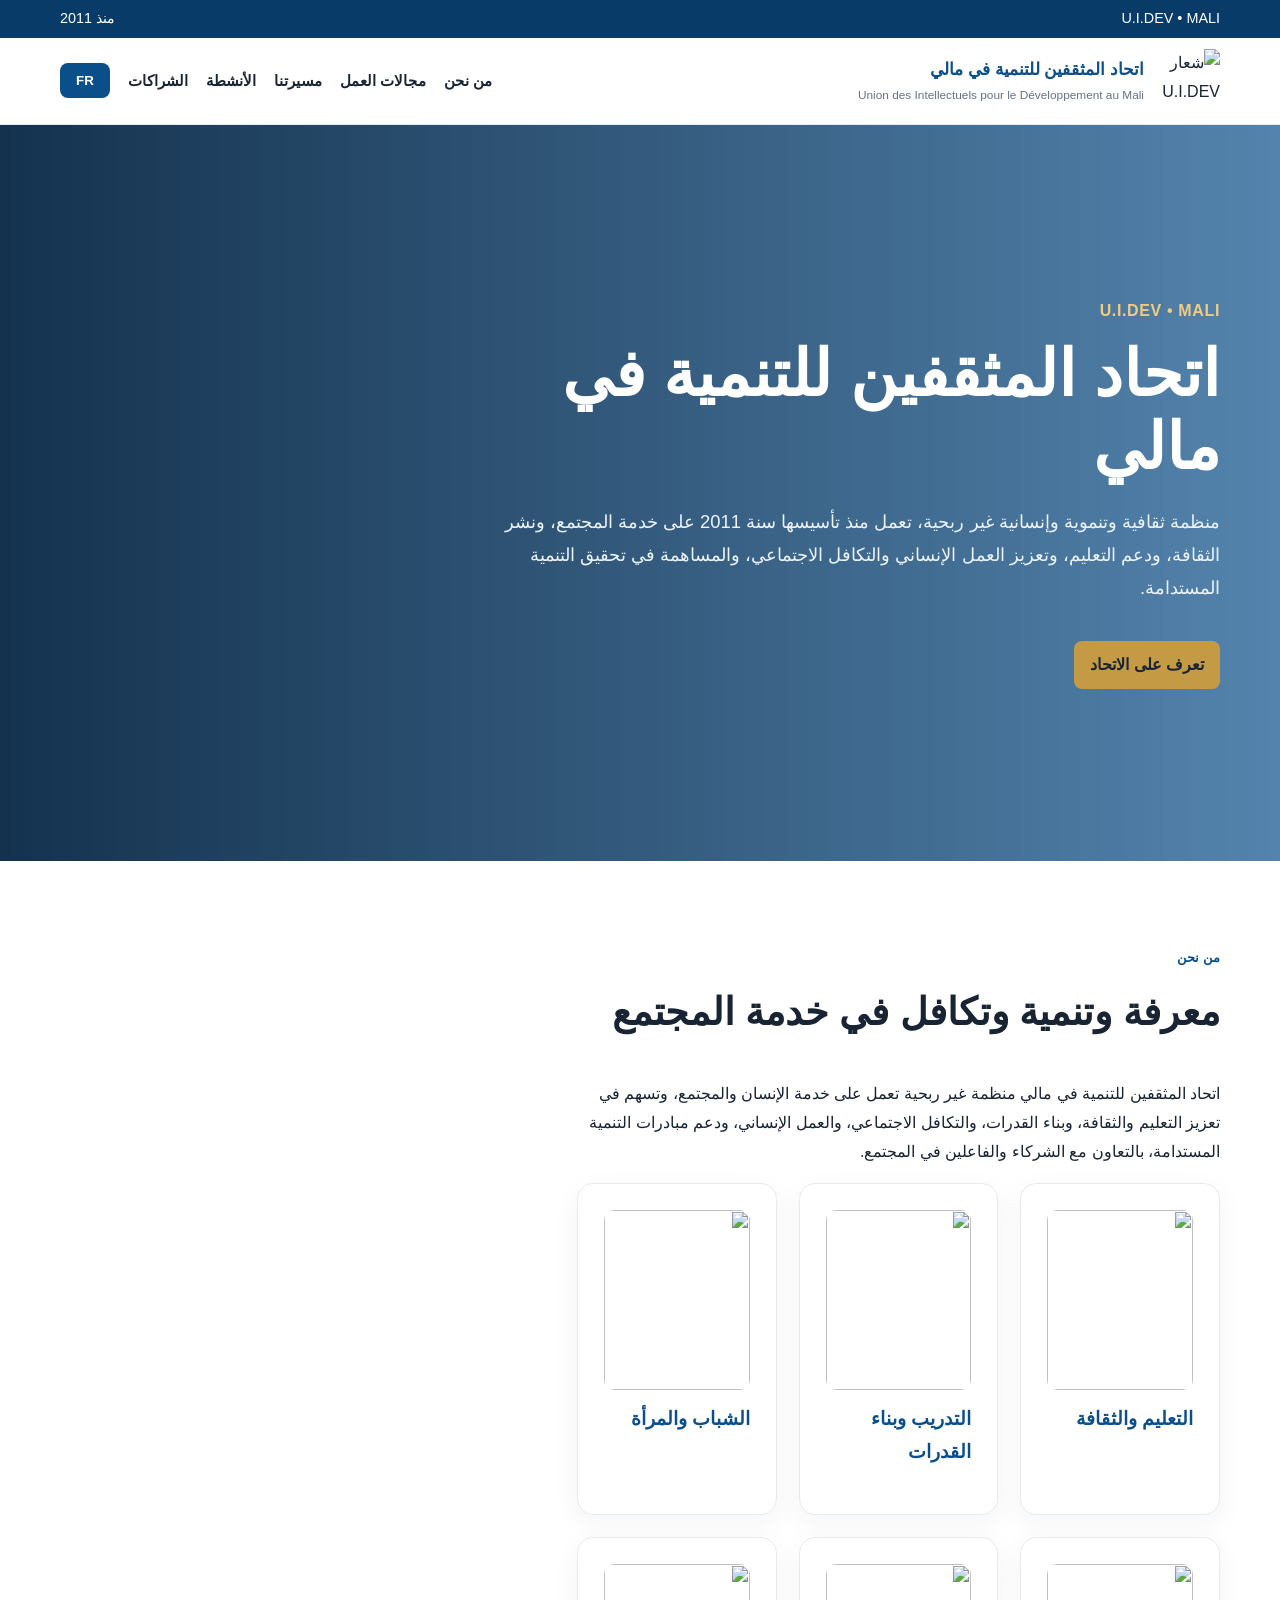
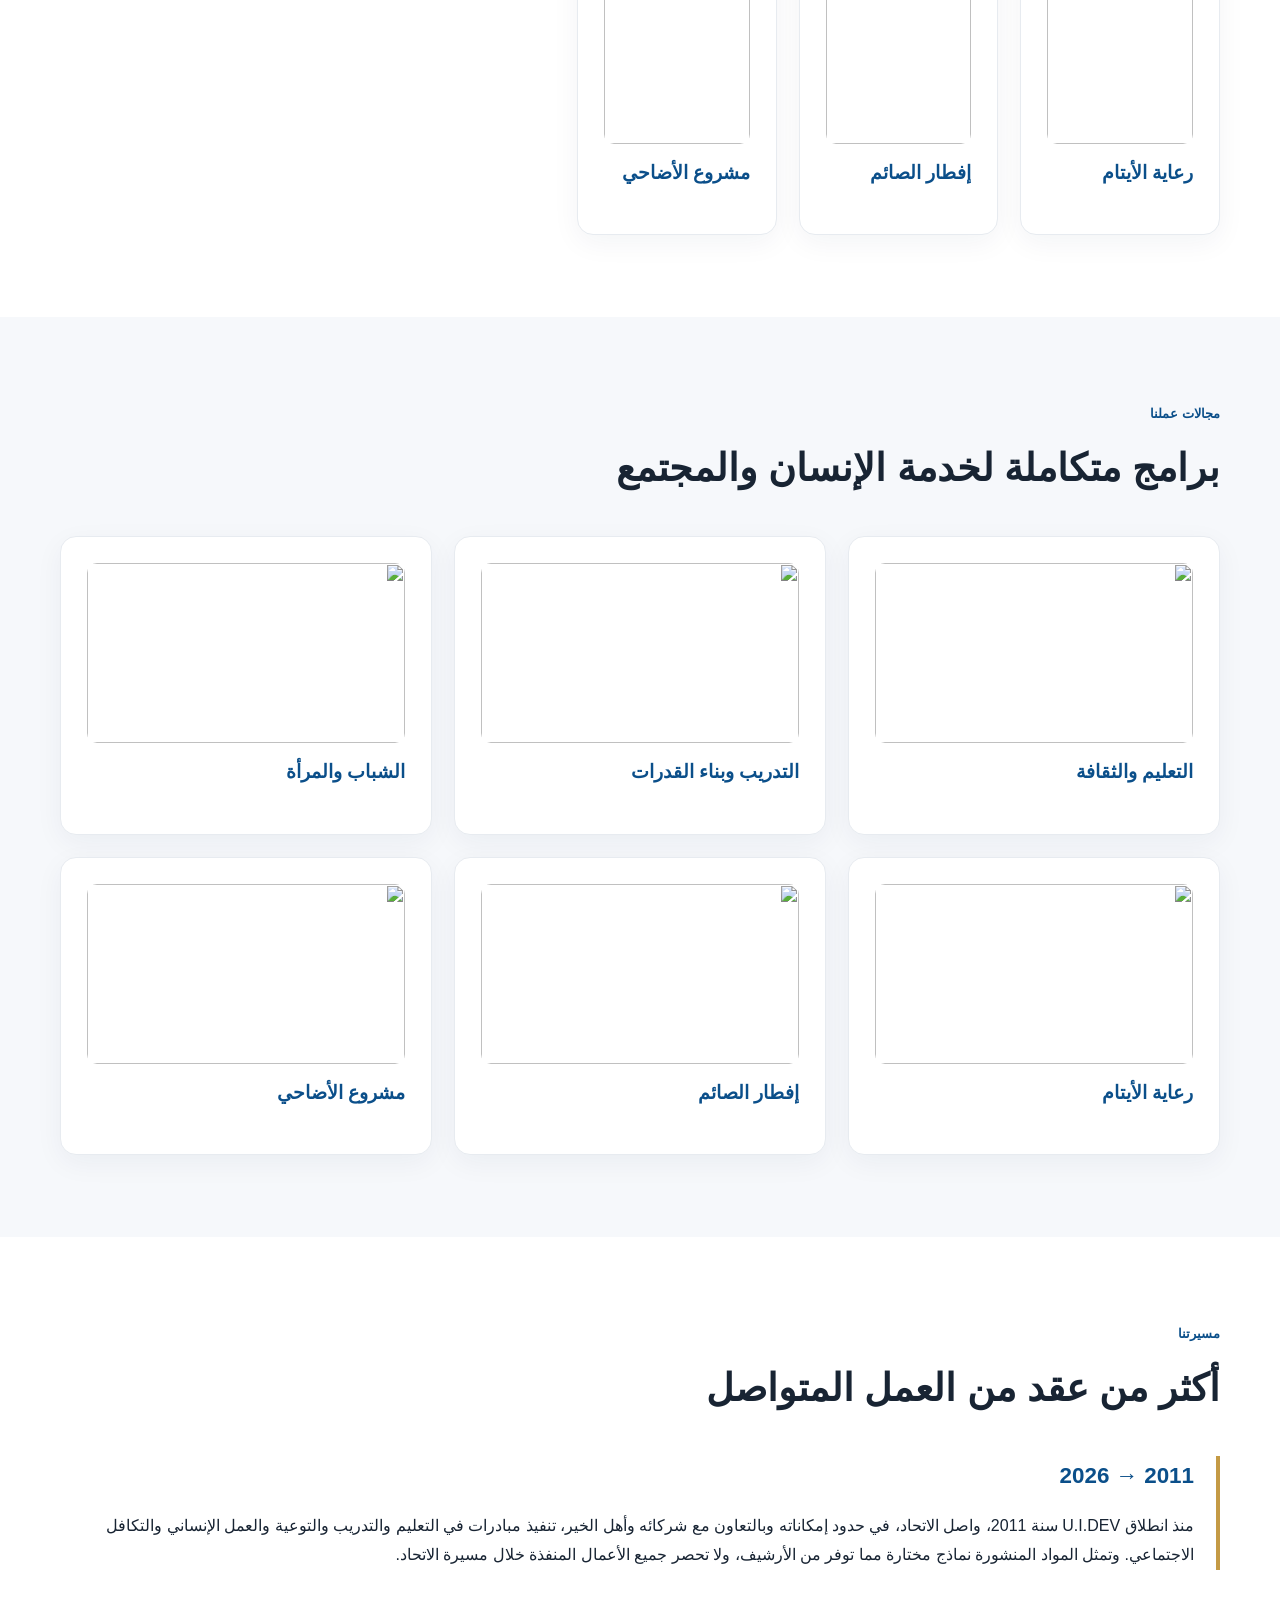
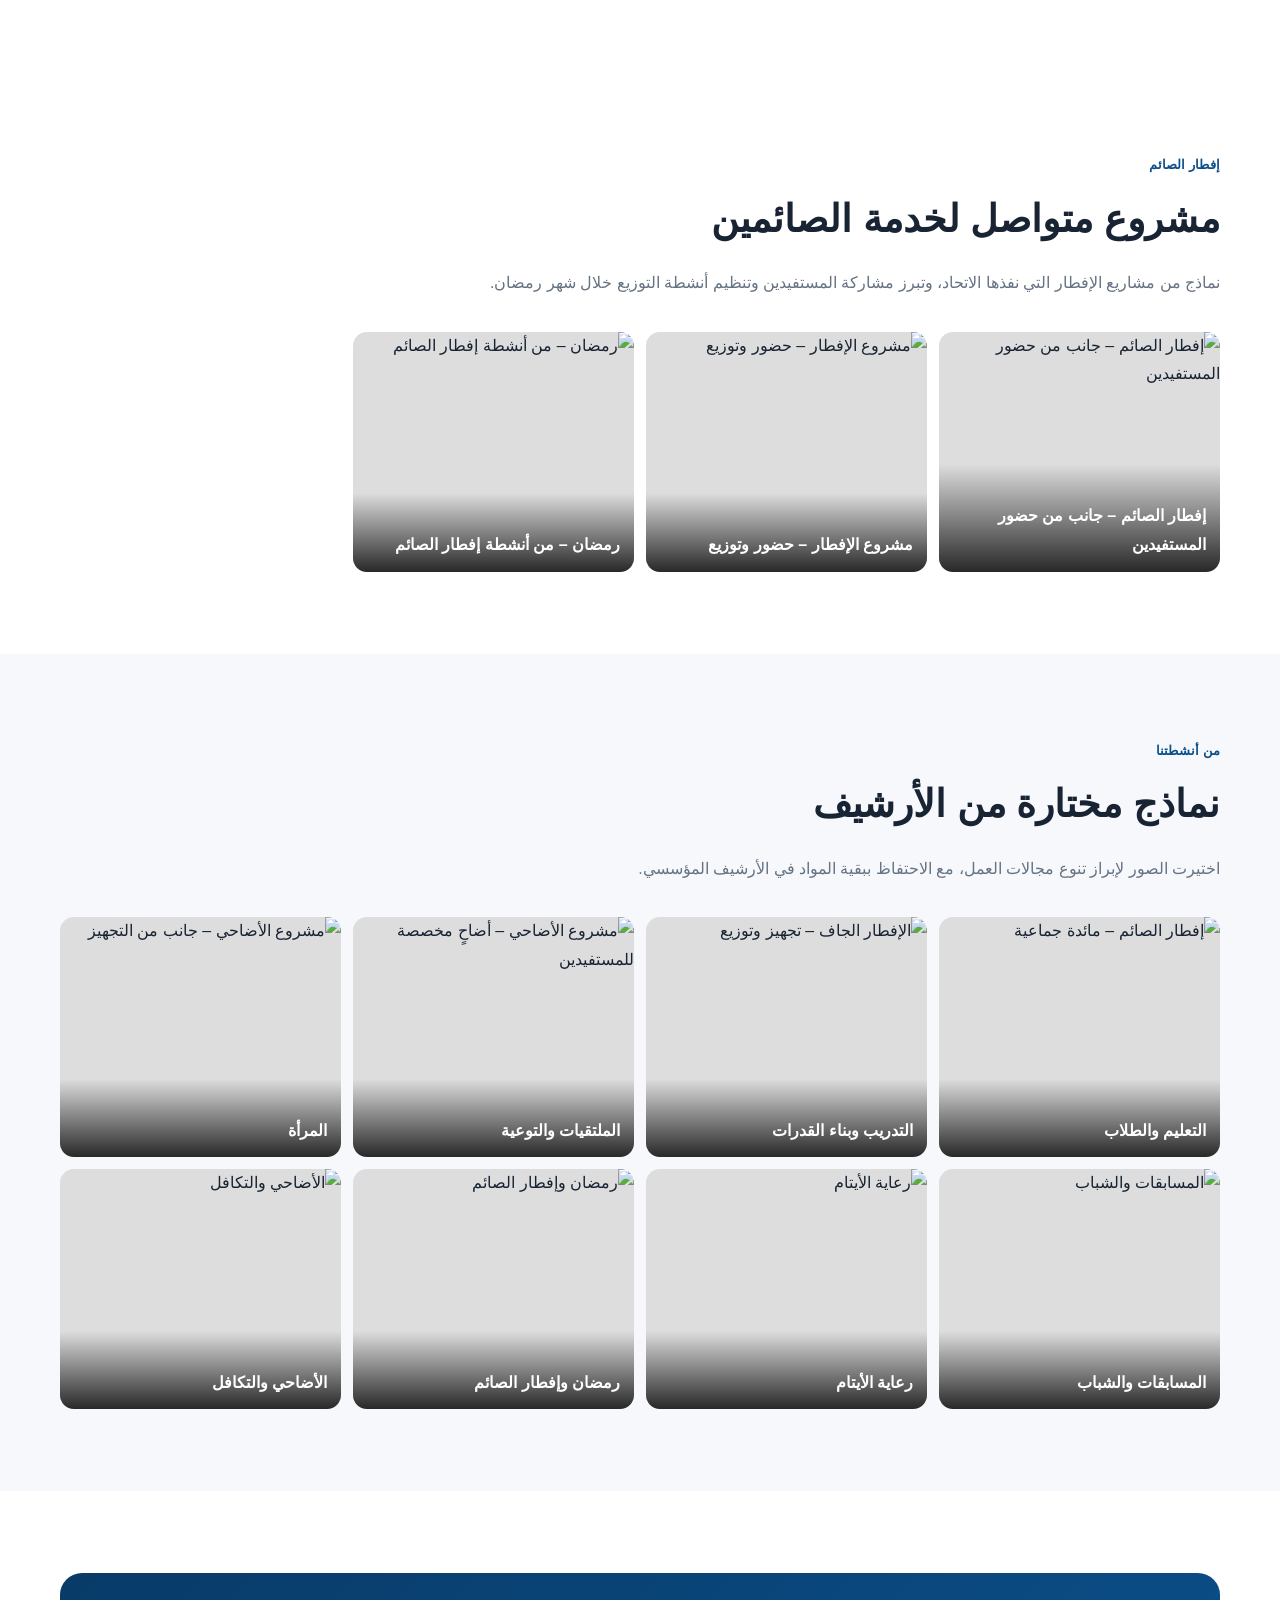
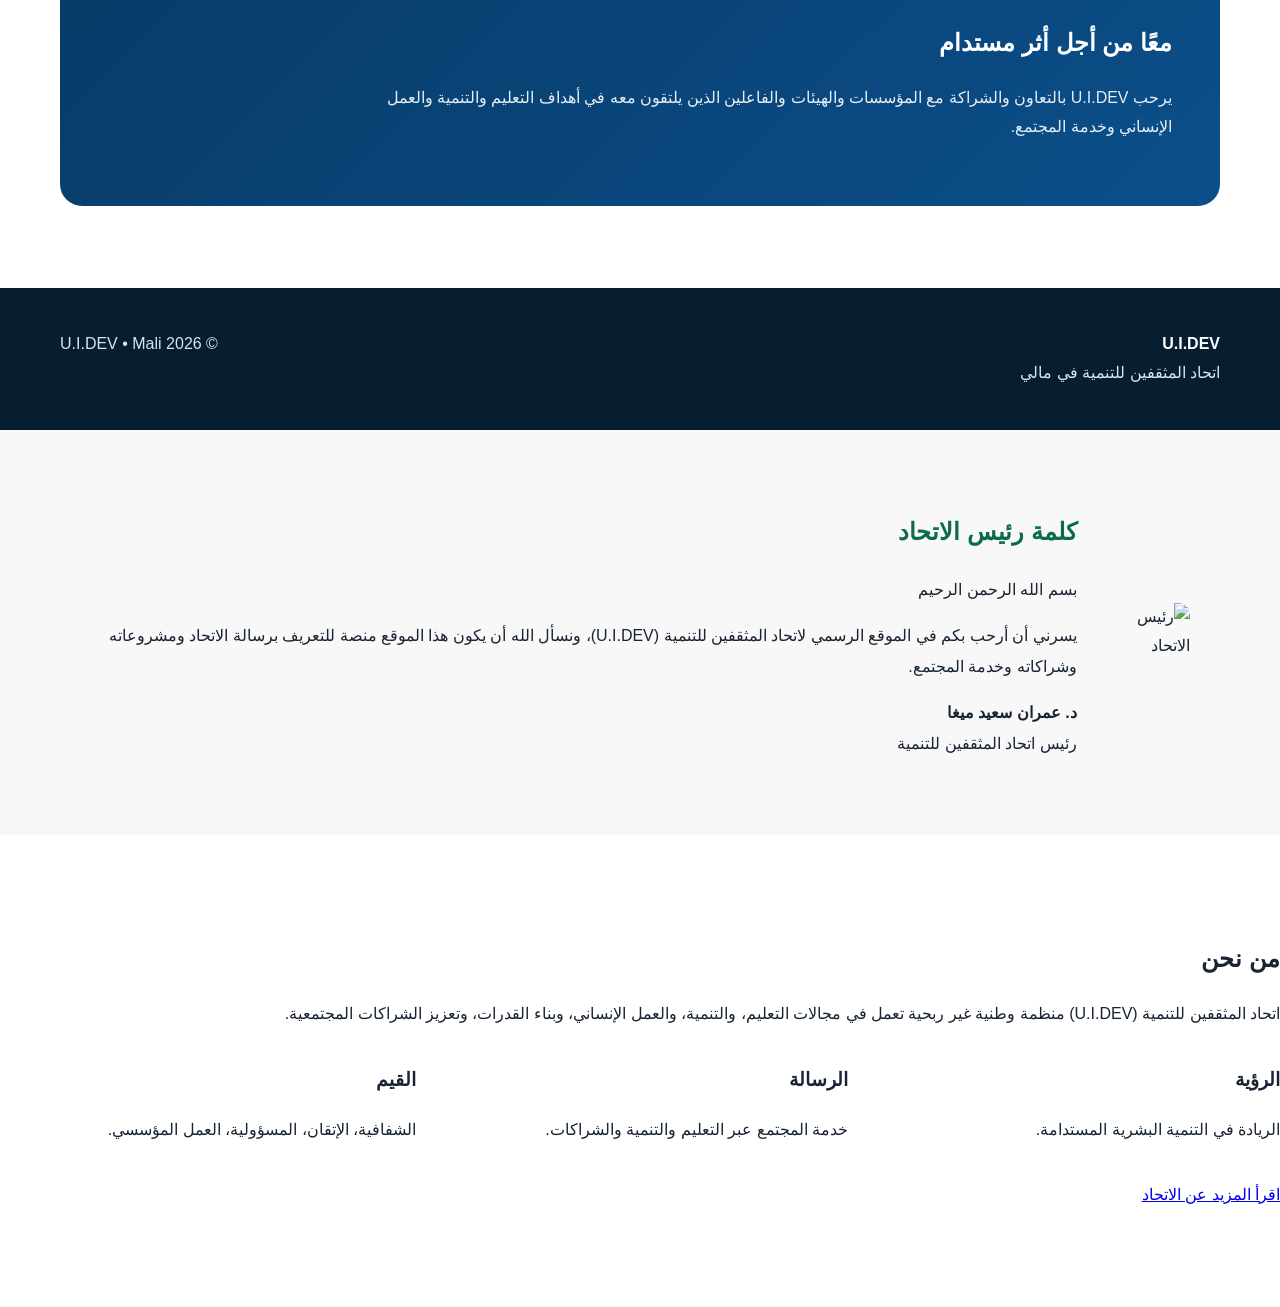
==== index.html @ 25cac3b9 "Update index.html" ====
<!doctype html>
<html lang="ar" dir="rtl"><head><meta charset="utf-8"><meta name="viewport" content="width=device-width,initial-scale=1">
<title>اتحاد المثقفين للتنمية في مالي | U.I.DEV</title>
<meta name="description" content="الموقع الرسمي لاتحاد المثقفين للتنمية في مالي U.I.DEV — التعليم والثقافة والتنمية والعمل الإنساني منذ 2011.">
<link rel="stylesheet" href="style.css"><!-- Updated activity imagery: iftar & Eid al-Adha -->
</head><body>
<div class="top"><div class="wrap"><span>U.I.DEV • MALI</span><span data-ar="منذ 2011" data-fr="Depuis 2011">منذ 2011</span></div></div>
<header><div class="wrap nav"><div class="brand"><img src="assets/images/logo.png" alt="شعار U.I.DEV"><div><strong data-ar="اتحاد المثقفين للتنمية في مالي" data-fr="Union des Intellectuels pour le Développement au Mali">اتحاد المثقفين للتنمية في مالي</strong><span>Union des Intellectuels pour le Développement au Mali</span></div></div>
<nav><a href="#about" data-ar="من نحن" data-fr="À propos">من نحن</a><a href="#fields" data-ar="مجالات العمل" data-fr="Domaines">مجالات العمل</a><a href="#journey" data-ar="مسيرتنا" data-fr="Parcours">مسيرتنا</a><a href="#gallery" data-ar="الأنشطة" data-fr="Activités">الأنشطة</a><a href="#partners" data-ar="الشراكات" data-fr="Partenariats">الشراكات</a><button class="lang" id="lang">FR</button></nav></div></header>

<section class="hero"><div class="wrap"><div class="content"><div class="eyebrow">U.I.DEV • MALI</div>
<h1 data-ar="اتحاد المثقفين للتنمية في مالي" data-fr="Union des Intellectuels pour le Développement au Mali">اتحاد المثقفين للتنمية في مالي</h1>
<p data-ar="منظمة ثقافية وتنموية وإنسانية غير ربحية، تعمل منذ تأسيسها سنة 2011 على خدمة المجتمع، ونشر الثقافة، ودعم التعليم، وتعزيز العمل الإنساني والتكافل الاجتماعي، والمساهمة في تحقيق التنمية المستدامة." data-fr="Organisation culturelle, de développement et humanitaire à but non lucratif, engagée depuis sa création en 2011 dans la promotion de la culture, l’éducation, l’action humanitaire, la solidarité sociale et le développement durable.">منظمة ثقافية وتنموية وإنسانية غير ربحية، تعمل منذ تأسيسها سنة 2011 على خدمة المجتمع، ونشر الثقافة، ودعم التعليم، وتعزيز العمل الإنساني والتكافل الاجتماعي، والمساهمة في تحقيق التنمية المستدامة.</p>
<a class="btn" href="#about" data-ar="تعرف على الاتحاد" data-fr="Découvrir l’Union">تعرف على الاتحاد</a></div></div></section>

<section id="about"><div class="wrap about"><div><div class="section-head"><small data-ar="من نحن" data-fr="À propos">من نحن</small><h2 data-ar="معرفة وتنمية وتكافل في خدمة المجتمع" data-fr="Savoir, développement et solidarité au service de la communauté">معرفة وتنمية وتكافل في خدمة المجتمع</h2></div>
<p data-ar="اتحاد المثقفين للتنمية في مالي منظمة غير ربحية تعمل على خدمة الإنسان والمجتمع، وتسهم في تعزيز التعليم والثقافة، وبناء القدرات، والتكافل الاجتماعي، والعمل الإنساني، ودعم مبادرات التنمية المستدامة، بالتعاون مع الشركاء والفاعلين في المجتمع." data-fr="L’Union des Intellectuels pour le Développement au Mali est une organisation à but non lucratif qui agit au service des personnes et des communautés à travers l’éducation, la culture, le renforcement des capacités, la solidarité sociale, l’action humanitaire et les initiatives de développement durable.">اتحاد المثقفين للتنمية في مالي منظمة غير ربحية تعمل على خدمة الإنسان والمجتمع، وتسهم في تعزيز التعليم والثقافة، وبناء القدرات، والتكافل الاجتماعي، والعمل الإنساني، ودعم مبادرات التنمية المستدامة، بالتعاون مع الشركاء والفاعلين في المجتمع.</p>
<div class="grid">
<div class="card"><img src="assets/gallery_education.jpg" alt=""><h3 data-ar="التعليم والثقافة" data-fr="Éducation et culture">التعليم والثقافة</h3></div>
<div class="card"><img src="assets/gallery_training.jpg" alt=""><h3 data-ar="التدريب وبناء القدرات" data-fr="Formation et renforcement des capacités">التدريب وبناء القدرات</h3></div>
<div class="card"><img src="assets/gallery_women.jpg" alt=""><h3 data-ar="الشباب والمرأة" data-fr="Jeunesse et femmes">الشباب والمرأة</h3></div>
<div class="card"><img src="assets/gallery_orphans.jpg" alt=""><h3 data-ar="رعاية الأيتام" data-fr="Orphelins">رعاية الأيتام</h3></div>
<div class="card"><img src="assets/gallery_iftar.jpg" alt=""><h3 data-ar="إفطار الصائم" data-fr="Iftar">إفطار الصائم</h3></div>
<div class="card"><img src="assets/gallery_adha.jpg" alt=""><h3 data-ar="مشروع الأضاحي" data-fr="Aïd al-Adha">مشروع الأضاحي</h3></div>
</div></div></section>

<section id="fields" class="soft"><div class="wrap"><div class="section-head"><small data-ar="مجالات عملنا" data-fr="Nos domaines d’intervention">مجالات عملنا</small><h2 data-ar="برامج متكاملة لخدمة الإنسان والمجتمع" data-fr="Des programmes intégrés au service des communautés">برامج متكاملة لخدمة الإنسان والمجتمع</h2></div>
<div class="grid">
<div class="card"><img src="assets/gallery_education.jpg" alt=""><h3 data-ar="التعليم والثقافة" data-fr="Éducation et culture">التعليم والثقافة</h3></div>
<div class="card"><img src="assets/gallery_training.jpg" alt=""><h3 data-ar="التدريب وبناء القدرات" data-fr="Formation et renforcement des capacités">التدريب وبناء القدرات</h3></div>
<div class="card"><img src="assets/gallery_women.jpg" alt=""><h3 data-ar="الشباب والمرأة" data-fr="Jeunesse et femmes">الشباب والمرأة</h3></div>
<div class="card"><img src="assets/gallery_orphans.jpg" alt=""><h3 data-ar="رعاية الأيتام" data-fr="Orphelins">رعاية الأيتام</h3></div>
<div class="card"><img src="assets/gallery_iftar.jpg" alt=""><h3 data-ar="إفطار الصائم" data-fr="Iftar">إفطار الصائم</h3></div>
<div class="card"><img src="assets/gallery_adha.jpg" alt=""><h3 data-ar="مشروع الأضاحي" data-fr="Aïd al-Adha">مشروع الأضاحي</h3></div>
</div></div></section>

<section id="journey"><div class="wrap"><div class="section-head"><small data-ar="مسيرتنا" data-fr="Notre parcours">مسيرتنا</small><h2 data-ar="أكثر من عقد من العمل المتواصل" data-fr="Plus d’une décennie d’engagement continu">أكثر من عقد من العمل المتواصل</h2></div>
<div class="timeline"><strong>2011 → 2026</strong><p data-ar="منذ انطلاق U.I.DEV سنة 2011، واصل الاتحاد، في حدود إمكاناته وبالتعاون مع شركائه وأهل الخير، تنفيذ مبادرات في التعليم والتدريب والتوعية والعمل الإنساني والتكافل الاجتماعي. وتمثل المواد المنشورة نماذج مختارة مما توفر من الأرشيف، ولا تحصر جميع الأعمال المنفذة خلال مسيرة الاتحاد." data-fr="Depuis son lancement en 2011, U.I.DEV poursuit, selon ses moyens et avec l’appui de ses partenaires et bienfaiteurs, des initiatives dans l’éducation, la formation, la sensibilisation, l’action humanitaire et la solidarité sociale. Les contenus publiés présentent une sélection des archives disponibles et ne constituent pas un inventaire exhaustif de toutes les actions réalisées.">منذ انطلاق U.I.DEV سنة 2011، واصل الاتحاد، في حدود إمكاناته وبالتعاون مع شركائه وأهل الخير، تنفيذ مبادرات في التعليم والتدريب والتوعية والعمل الإنساني والتكافل الاجتماعي. وتمثل المواد المنشورة نماذج مختارة مما توفر من الأرشيف، ولا تحصر جميع الأعمال المنفذة خلال مسيرة الاتحاد.</p></div></div></section>


<section id="iftar-feature">
<div class="wrap">
<div class="section-head">
<small data-ar="إفطار الصائم" data-fr="Iftar du Ramadan">إفطار الصائم</small>
<h2 data-ar="مشروع متواصل لخدمة الصائمين" data-fr="Un programme continu au service des jeûneurs">مشروع متواصل لخدمة الصائمين</h2>
<p data-ar="نماذج من مشاريع الإفطار التي نفذها الاتحاد، وتبرز مشاركة المستفيدين وتنظيم أنشطة التوزيع خلال شهر رمضان." data-fr="Quelques images des projets d’Iftar réalisés par l’Union, illustrant la participation des bénéficiaires et l’organisation des distributions pendant le Ramadan.">نماذج من مشاريع الإفطار التي نفذها الاتحاد، وتبرز مشاركة المستفيدين وتنظيم أنشطة التوزيع خلال شهر رمضان.</p>
</div>
<div class="gallery"><div class="photo"><img loading="lazy" src="assets/iftar_public_1.jpg" alt="إفطار الصائم – جانب من حضور المستفيدين"><span data-ar="إفطار الصائم – جانب من حضور المستفيدين" data-fr="Iftar – participation des bénéficiaires">إفطار الصائم – جانب من حضور المستفيدين</span></div><div class="photo"><img loading="lazy" src="assets/iftar_public_2.jpg" alt="مشروع الإفطار – حضور وتوزيع"><span data-ar="مشروع الإفطار – حضور وتوزيع" data-fr="Projet Iftar – participation et distribution">مشروع الإفطار – حضور وتوزيع</span></div><div class="photo"><img loading="lazy" src="assets/iftar_public_3.jpg" alt="رمضان – من أنشطة إفطار الصائم"><span data-ar="رمضان – من أنشطة إفطار الصائم" data-fr="Ramadan – activités d’Iftar">رمضان – من أنشطة إفطار الصائم</span></div></div>
</div>
</section>

<section id="gallery" class="soft"><div class="wrap"><div class="section-head"><small data-ar="من أنشطتنا" data-fr="Nos activités">من أنشطتنا</small><h2 data-ar="نماذج مختارة من الأرشيف" data-fr="Une sélection de nos archives">نماذج مختارة من الأرشيف</h2><p data-ar="اختيرت الصور لإبراز تنوع مجالات العمل، مع الاحتفاظ ببقية المواد في الأرشيف المؤسسي." data-fr="Les images sont sélectionnées pour illustrer la diversité de nos interventions, le reste étant conservé dans les archives institutionnelles.">اختيرت الصور لإبراز تنوع مجالات العمل، مع الاحتفاظ ببقية المواد في الأرشيف المؤسسي.</p></div>
<div class="gallery"><div class="photo"><img loading="lazy" src="assets/gallery_education.jpg" alt="إفطار الصائم – مائدة جماعية"><span data-ar="التعليم والطلاب" data-fr="Éducation et étudiants">التعليم والطلاب</span></div><div class="photo"><img loading="lazy" src="assets/gallery_training.jpg" alt="الإفطار الجاف – تجهيز وتوزيع"><span data-ar="التدريب وبناء القدرات" data-fr="Formation et capacités">التدريب وبناء القدرات</span></div><div class="photo"><img loading="lazy" src="assets/gallery_awareness.jpg" alt="مشروع الأضاحي – أضاحٍ مخصصة للمستفيدين"><span data-ar="الملتقيات والتوعية" data-fr="Rencontres et sensibilisation">الملتقيات والتوعية</span></div><div class="photo"><img loading="lazy" src="assets/gallery_women.jpg" alt="مشروع الأضاحي – جانب من التجهيز"><span data-ar="المرأة" data-fr="Femmes">المرأة</span></div><div class="photo"><img loading="lazy" src="assets/gallery_youth.jpg" alt="المسابقات والشباب"><span data-ar="المسابقات والشباب" data-fr="Jeunesse et concours">المسابقات والشباب</span></div><div class="photo"><img loading="lazy" src="assets/gallery_orphans.jpg" alt="رعاية الأيتام"><span data-ar="رعاية الأيتام" data-fr="Soutien aux orphelins">رعاية الأيتام</span></div><div class="photo"><img loading="lazy" src="assets/gallery_iftar.jpg" alt="رمضان وإفطار الصائم"><span data-ar="رمضان وإفطار الصائم" data-fr="Ramadan et solidarité">رمضان وإفطار الصائم</span></div><div class="photo"><img loading="lazy" src="assets/gallery_adha.jpg" alt="الأضاحي والتكافل"><span data-ar="الأضاحي والتكافل" data-fr="Solidarité sociale">الأضاحي والتكافل</span></div></div></div></section>

<section id="partners"><div class="wrap"><div class="cta"><h2 data-ar="معًا من أجل أثر مستدام" data-fr="Ensemble pour un impact durable">معًا من أجل أثر مستدام</h2><p data-ar="يرحب U.I.DEV بالتعاون والشراكة مع المؤسسات والهيئات والفاعلين الذين يلتقون معه في أهداف التعليم والتنمية والعمل الإنساني وخدمة المجتمع." data-fr="U.I.DEV accueille les partenariats avec les institutions, organisations et acteurs partageant ses objectifs dans l’éducation, le développement, l’action humanitaire et le service communautaire.">يرحب U.I.DEV بالتعاون والشراكة مع المؤسسات والهيئات والفاعلين الذين يلتقون معه في أهداف التعليم والتنمية والعمل الإنساني وخدمة المجتمع.</p></div></div></section>

<footer><div class="wrap footer"><div><strong>U.I.DEV</strong><br><span data-ar="اتحاد المثقفين للتنمية في مالي" data-fr="Union des Intellectuels pour le Développement au Mali">اتحاد المثقفين للتنمية في مالي</span></div><div>© 2026 U.I.DEV • Mali</div></div></footer>
<script>
let current="ar";const b=document.getElementById("lang");b.onclick=()=>{current=current==="ar"?"fr":"ar";document.documentElement.lang=current;document.documentElement.dir=current==="ar"?"rtl":"ltr";document.querySelectorAll("[data-ar]").forEach(el=>el.textContent=el.dataset[current]);b.textContent=current==="ar"?"FR":"AR";};
</script>
<section class="president-message">
<div class="pm-container">
<div class="pm-photo"><img src="assets/president.jpg" alt="رئيس الاتحاد"></div>
<div class="pm-text">
<h2>كلمة رئيس الاتحاد</h2>
<p>بسم الله الرحمن الرحيم</p>
<p>يسرني أن أرحب بكم في الموقع الرسمي لاتحاد المثقفين للتنمية (U.I.DEV)، ونسأل الله أن يكون هذا الموقع منصة للتعريف برسالة الاتحاد ومشروعاته وشراكاته وخدمة المجتمع.</p>
<p><strong>د. عمران سعيد ميغا</strong><br>رئيس اتحاد المثقفين للتنمية</p>
</div></div></section>


<section id="about-preview" class="section">
<div class="container">
<h2>من نحن</h2>
<p>اتحاد المثقفين للتنمية (U.I.DEV) منظمة وطنية غير ربحية تعمل في مجالات التعليم، والتنمية، والعمل الإنساني، وبناء القدرات، وتعزيز الشراكات المجتمعية.</p>
<div class="cards" style="display:grid;grid-template-columns:repeat(auto-fit,minmax(220px,1fr));gap:16px">
<div><h3>الرؤية</h3><p>الريادة في التنمية البشرية المستدامة.</p></div>
<div><h3>الرسالة</h3><p>خدمة المجتمع عبر التعليم والتنمية والشراكات.</p></div>
<div><h3>القيم</h3><p>الشفافية، الإتقان، المسؤولية، العمل المؤسسي.</p></div>
</div>
<p style="margin-top:20px"><a href="about.html">اقرأ المزيد عن الاتحاد</a></p>
</div></section>

</body></html>
---- style.css ----
:root{--blue:#0b4f8a;--blue2:#083b68;--gold:#c49a45;--ink:#182433;--muted:#667383;--bg:#f6f8fb;--white:#fff;--line:#e7ebf0}
*{box-sizing:border-box}html{scroll-behavior:smooth}body{margin:0;font-family:"Segoe UI",Tahoma,Arial,sans-serif;color:var(--ink);background:#fff;line-height:1.8}
.wrap{width:min(1160px,92%);margin:auto}.top{background:var(--blue2);color:#fff;font-size:.9rem}.top .wrap{display:flex;justify-content:space-between;padding:6px 0}
header{position:sticky;top:0;z-index:20;background:rgba(255,255,255,.96);border-bottom:1px solid var(--line);backdrop-filter:blur(10px)}
.nav{min-height:86px;display:flex;align-items:center;justify-content:space-between;gap:24px}.brand{display:flex;align-items:center;gap:12px}.brand img{width:64px;height:64px;object-fit:contain}.brand strong{display:block;color:var(--blue);font-size:1.05rem}.brand span{display:block;font-size:.74rem;color:var(--muted)}
nav{display:flex;align-items:center;gap:18px;flex-wrap:wrap}nav a{color:var(--ink);text-decoration:none;font-weight:600;font-size:.92rem}button,.btn{border:0;border-radius:8px;padding:10px 16px;font-weight:700;cursor:pointer}.lang{background:var(--blue);color:#fff}
.hero{min-height:610px;display:flex;align-items:center;position:relative;background:linear-gradient(90deg,rgba(5,37,67,.94),rgba(11,79,138,.70)),url('images/hero.jpg') center/cover no-repeat;color:#fff}
.hero .content{max-width:760px;padding:90px 0}.eyebrow{color:#f0cc80;font-weight:800;letter-spacing:.04em}.hero h1{font-size:clamp(2.4rem,5vw,4.5rem);line-height:1.15;margin:12px 0 20px}.hero p{font-size:1.15rem;max-width:720px;color:#edf4fa}.btn{display:inline-block;background:var(--gold);color:#182433;text-decoration:none;margin-top:18px}
section{padding:82px 0}.soft{background:var(--bg)}.section-head{max-width:760px;margin-bottom:34px}.section-head small{color:var(--blue);font-weight:800}.section-head h2{font-size:clamp(1.8rem,3vw,2.7rem);margin:5px 0}.section-head p{color:var(--muted)}
.grid{display:grid;grid-template-columns:repeat(3,1fr);gap:22px}.card{background:#fff;border:1px solid var(--line);border-radius:16px;padding:26px;box-shadow:0 8px 28px rgba(25,45,70,.05)}.card h3{color:var(--blue);margin-top:0}.icon{font-size:1.7rem}
.about{display:grid;grid-template-columns:1.15fr .85fr;gap:42px;align-items:center}.about-logo{text-align:center}.about-logo img{width:min(340px,80%);filter:drop-shadow(0 14px 28px rgba(0,0,0,.10))}
.timeline{border-inline-start:4px solid var(--gold);padding-inline-start:22px}.timeline strong{color:var(--blue);font-size:1.4rem}
.gallery{display:grid;grid-template-columns:repeat(4,1fr);gap:12px}.photo{position:relative;min-height:240px;border-radius:14px;overflow:hidden;background:#ddd}.photo img{width:100%;height:100%;position:absolute;object-fit:cover}.photo span{position:absolute;inset:auto 0 0;background:linear-gradient(transparent,rgba(0,0,0,.82));color:#fff;padding:38px 14px 12px;font-weight:700}
.cta{background:linear-gradient(135deg,var(--blue2),var(--blue));color:#fff;border-radius:22px;padding:48px}.cta h2{margin-top:0}.cta p{color:#e5eef6;max-width:800px}
footer{background:#071d30;color:#d9e4ed;padding:42px 0}.footer{display:flex;justify-content:space-between;gap:30px;flex-wrap:wrap}.footer strong{color:#fff}
.note{font-size:.9rem;color:var(--muted)}
@media(max-width:900px){.grid{grid-template-columns:1fr 1fr}.gallery{grid-template-columns:1fr 1fr}.about{grid-template-columns:1fr}nav a{display:none}.brand span{display:none}}
@media(max-width:560px){.grid,.gallery{grid-template-columns:1fr}.hero{min-height:560px}.nav{min-height:74px}.brand img{width:52px;height:52px}.hero .content{padding:70px 0}section{padding:60px 0}}

.president-message{padding:60px 20px;background:#f8f8f8}.pm-container{display:flex;gap:30px;align-items:center;max-width:1100px;margin:auto}.pm-photo img{max-width:280px;border-radius:12px}.pm-text h2{color:#0b6b4b}.pm-text{line-height:1.9}@media(max-width:768px){.pm-container{flex-direction:column}}

.card img{width:100%;height:180px;object-fit:cover;border-radius:10px;margin-bottom:12px}
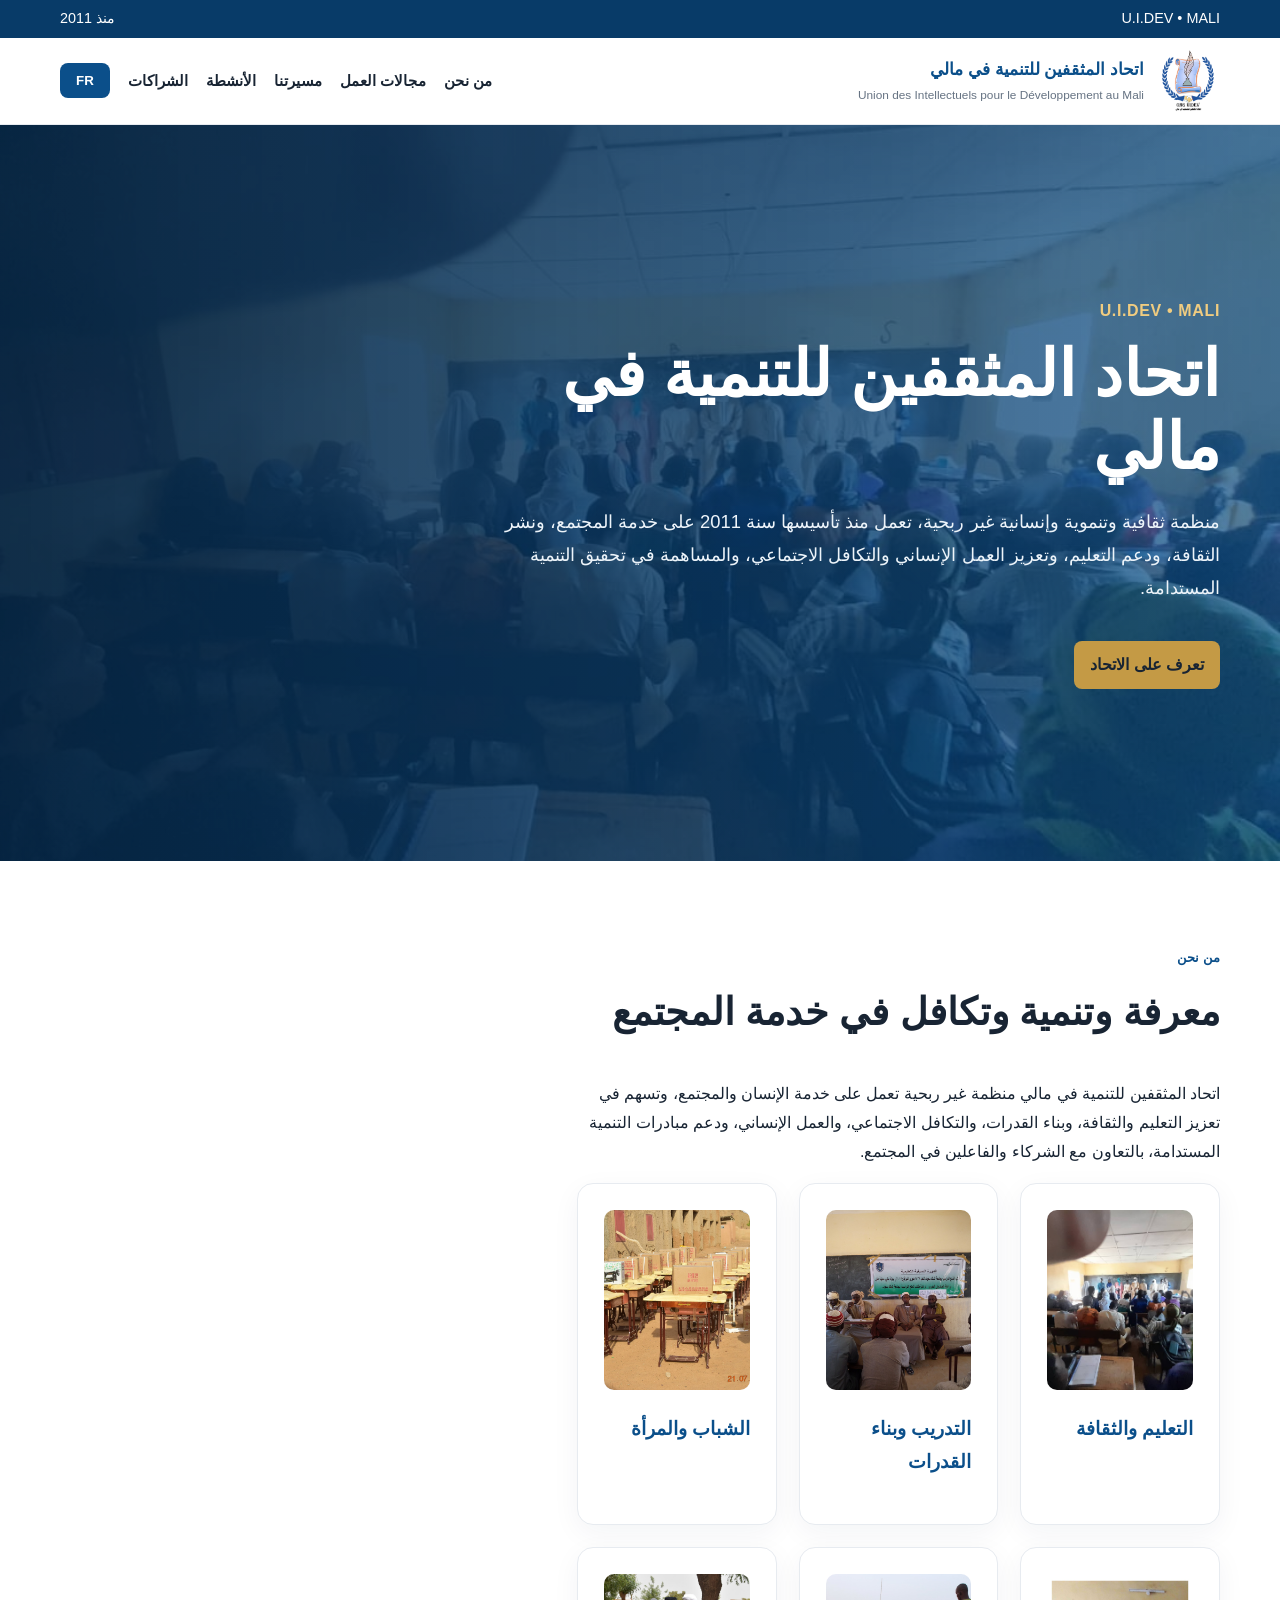
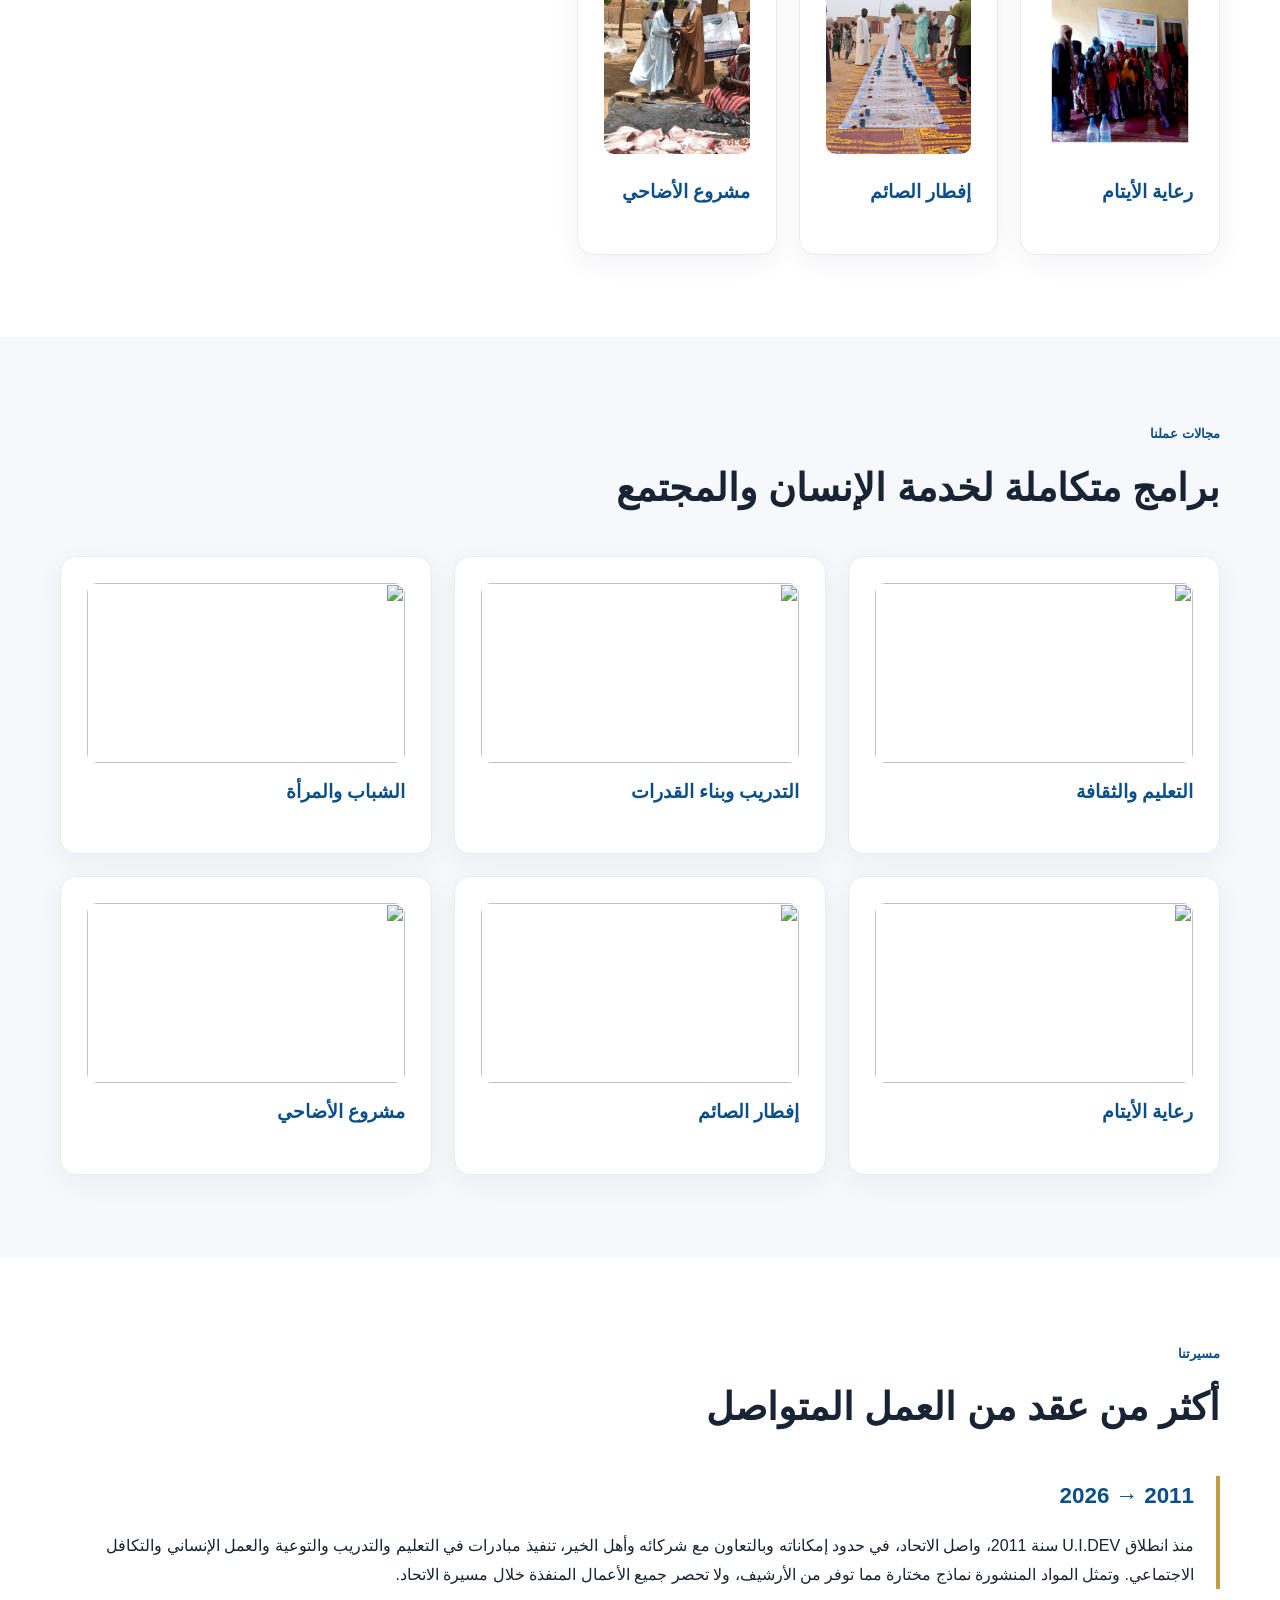
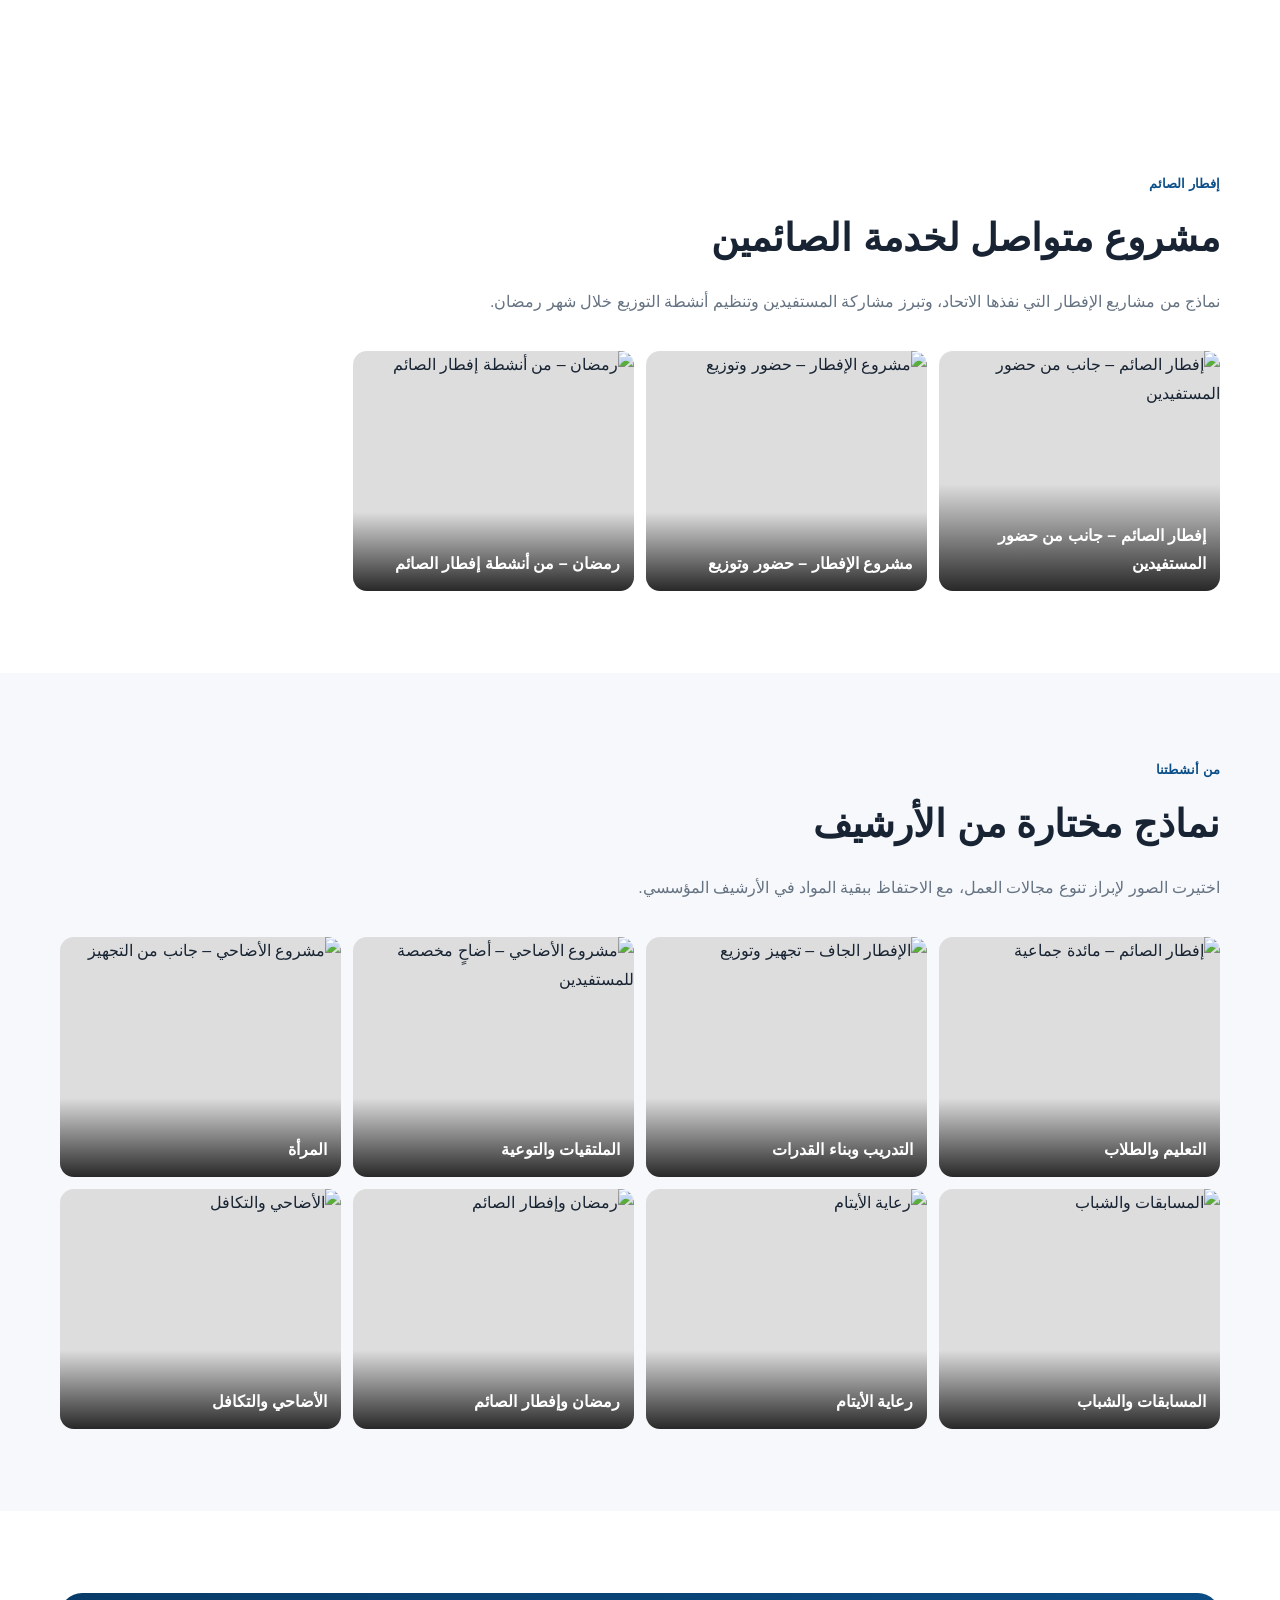
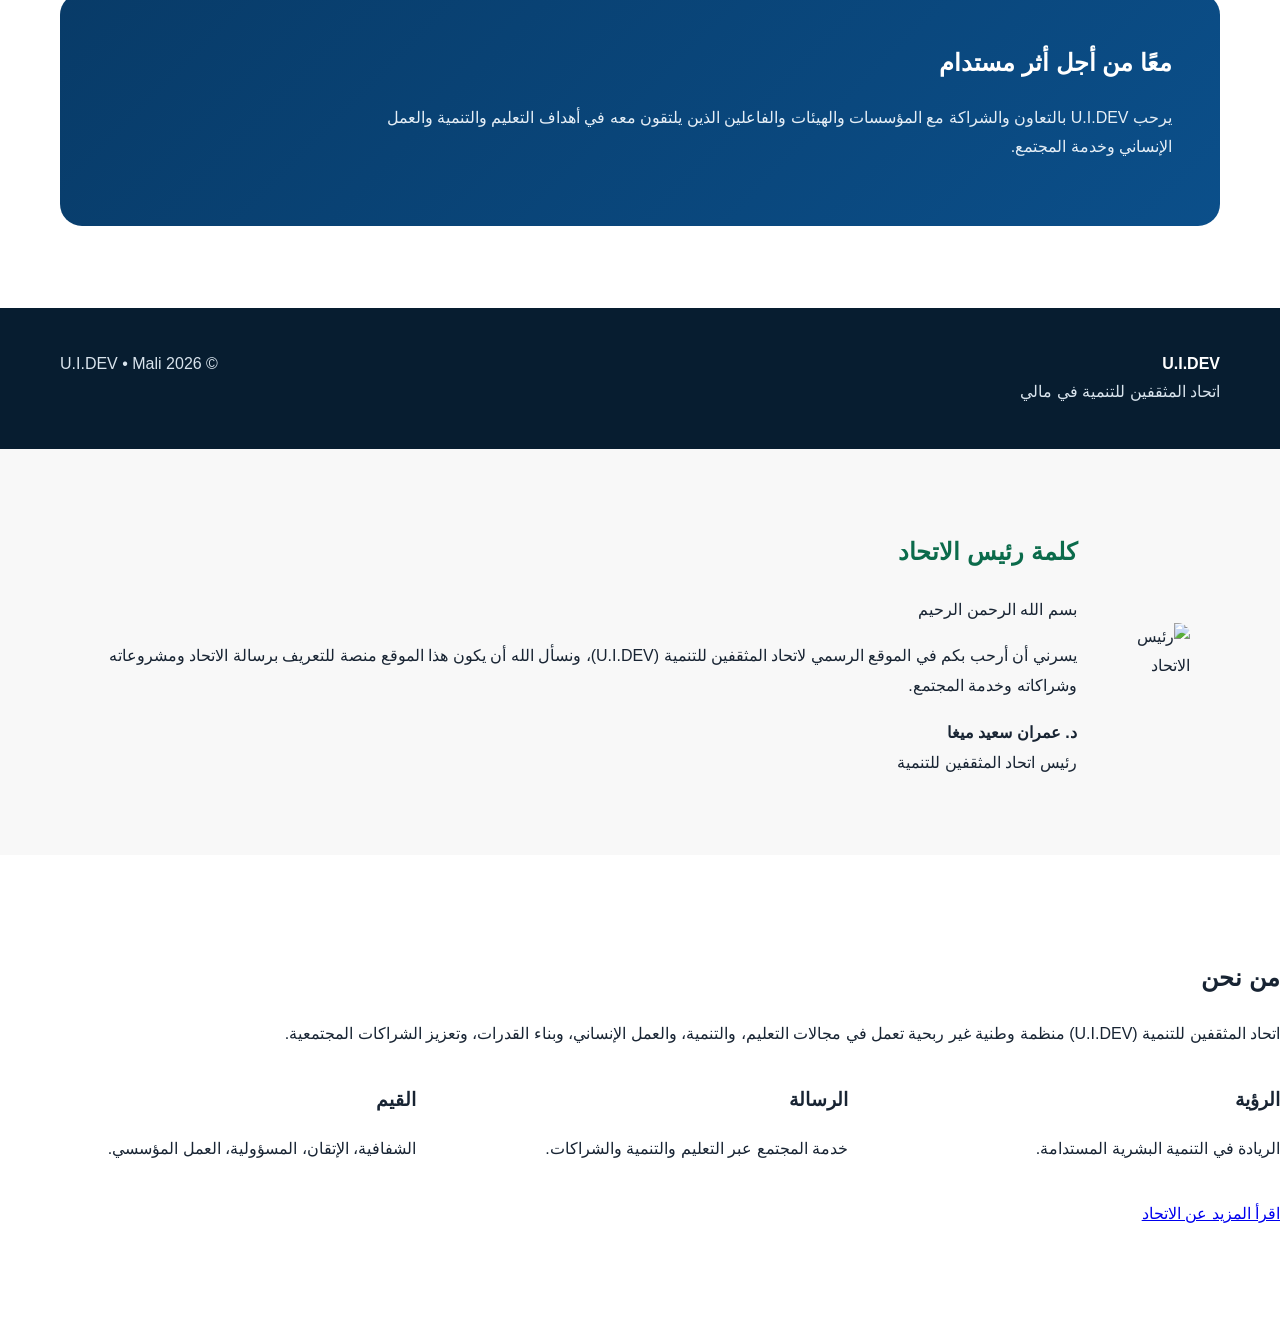
==== commit 8edeb265: "Update index.html" ====
--- a/index.html
+++ b/index.html
@@ -5,7 +5,7 @@
 <link rel="stylesheet" href="style.css"><!-- Updated activity imagery: iftar & Eid al-Adha -->
 </head><body>
 <div class="top"><div class="wrap"><span>U.I.DEV • MALI</span><span data-ar="منذ 2011" data-fr="Depuis 2011">منذ 2011</span></div></div>
-<header><div class="wrap nav"><div class="brand"><img src="assets/images/logo.png" alt="شعار U.I.DEV"><div><strong data-ar="اتحاد المثقفين للتنمية في مالي" data-fr="Union des Intellectuels pour le Développement au Mali">اتحاد المثقفين للتنمية في مالي</strong><span>Union des Intellectuels pour le Développement au Mali</span></div></div>
+<header><div class="wrap nav"><div class="brand"><img src="logo.png" alt="شعار U.I.DEV"><div><strong data-ar="اتحاد المثقفين للتنمية في مالي" data-fr="Union des Intellectuels pour le Développement au Mali">اتحاد المثقفين للتنمية في مالي</strong><span>Union des Intellectuels pour le Développement au Mali</span></div></div>
 <nav><a href="#about" data-ar="من نحن" data-fr="À propos">من نحن</a><a href="#fields" data-ar="مجالات العمل" data-fr="Domaines">مجالات العمل</a><a href="#journey" data-ar="مسيرتنا" data-fr="Parcours">مسيرتنا</a><a href="#gallery" data-ar="الأنشطة" data-fr="Activités">الأنشطة</a><a href="#partners" data-ar="الشراكات" data-fr="Partenariats">الشراكات</a><button class="lang" id="lang">FR</button></nav></div></header>
 
 <section class="hero"><div class="wrap"><div class="content"><div class="eyebrow">U.I.DEV • MALI</div>
@@ -16,12 +16,12 @@
 <section id="about"><div class="wrap about"><div><div class="section-head"><small data-ar="من نحن" data-fr="À propos">من نحن</small><h2 data-ar="معرفة وتنمية وتكافل في خدمة المجتمع" data-fr="Savoir, développement et solidarité au service de la communauté">معرفة وتنمية وتكافل في خدمة المجتمع</h2></div>
 <p data-ar="اتحاد المثقفين للتنمية في مالي منظمة غير ربحية تعمل على خدمة الإنسان والمجتمع، وتسهم في تعزيز التعليم والثقافة، وبناء القدرات، والتكافل الاجتماعي، والعمل الإنساني، ودعم مبادرات التنمية المستدامة، بالتعاون مع الشركاء والفاعلين في المجتمع." data-fr="L’Union des Intellectuels pour le Développement au Mali est une organisation à but non lucratif qui agit au service des personnes et des communautés à travers l’éducation, la culture, le renforcement des capacités, la solidarité sociale, l’action humanitaire et les initiatives de développement durable.">اتحاد المثقفين للتنمية في مالي منظمة غير ربحية تعمل على خدمة الإنسان والمجتمع، وتسهم في تعزيز التعليم والثقافة، وبناء القدرات، والتكافل الاجتماعي، والعمل الإنساني، ودعم مبادرات التنمية المستدامة، بالتعاون مع الشركاء والفاعلين في المجتمع.</p>
 <div class="grid">
-<div class="card"><img src="assets/gallery_education.jpg" alt=""><h3 data-ar="التعليم والثقافة" data-fr="Éducation et culture">التعليم والثقافة</h3></div>
-<div class="card"><img src="assets/gallery_training.jpg" alt=""><h3 data-ar="التدريب وبناء القدرات" data-fr="Formation et renforcement des capacités">التدريب وبناء القدرات</h3></div>
-<div class="card"><img src="assets/gallery_women.jpg" alt=""><h3 data-ar="الشباب والمرأة" data-fr="Jeunesse et femmes">الشباب والمرأة</h3></div>
-<div class="card"><img src="assets/gallery_orphans.jpg" alt=""><h3 data-ar="رعاية الأيتام" data-fr="Orphelins">رعاية الأيتام</h3></div>
-<div class="card"><img src="assets/gallery_iftar.jpg" alt=""><h3 data-ar="إفطار الصائم" data-fr="Iftar">إفطار الصائم</h3></div>
-<div class="card"><img src="assets/gallery_adha.jpg" alt=""><h3 data-ar="مشروع الأضاحي" data-fr="Aïd al-Adha">مشروع الأضاحي</h3></div>
+<div class="card"><img src="gallery_education.jpg"" alt=""><h3 data-ar="التعليم والثقافة" data-fr="Éducation et culture">التعليم والثقافة</h3></div>
+<div class="card"><img src="gallery_training.jpg" alt=""><h3 data-ar="التدريب وبناء القدرات" data-fr="Formation et renforcement des capacités">التدريب وبناء القدرات</h3></div>
+<div class="card"><img src="gallery_women.jpg" alt=""><h3 data-ar="الشباب والمرأة" data-fr="Jeunesse et femmes">الشباب والمرأة</h3></div>
+<div class="card"><img src="gallery_orphans.jpg" alt=""><h3 data-ar="رعاية الأيتام" data-fr="Prise en charge des orphelins">رعاية الأيتام</h3></div>
+<div class="card"><img src="gallery_iftar.jpg" alt=""><h3 data-ar="إفطار الصائم" data-fr="Repas d’Iftar pour les jeûneurs">إفطار الصائم</h3></div>
+<div class="card"><img src="gallery_adha.jpg" alt=""><h3 data-ar="مشروع الأضاحي" data-fr="Projet de sacrifice d’al-Adha">مشروع الأضاحي</h3></div>
 </div></div></section>
 
 <section id="fields" class="soft"><div class="wrap"><div class="section-head"><small data-ar="مجالات عملنا" data-fr="Nos domaines d’intervention">مجالات عملنا</small><h2 data-ar="برامج متكاملة لخدمة الإنسان والمجتمع" data-fr="Des programmes intégrés au service des communautés">برامج متكاملة لخدمة الإنسان والمجتمع</h2></div>
@@ -29,9 +29,9 @@
 <div class="card"><img src="assets/gallery_education.jpg" alt=""><h3 data-ar="التعليم والثقافة" data-fr="Éducation et culture">التعليم والثقافة</h3></div>
 <div class="card"><img src="assets/gallery_training.jpg" alt=""><h3 data-ar="التدريب وبناء القدرات" data-fr="Formation et renforcement des capacités">التدريب وبناء القدرات</h3></div>
 <div class="card"><img src="assets/gallery_women.jpg" alt=""><h3 data-ar="الشباب والمرأة" data-fr="Jeunesse et femmes">الشباب والمرأة</h3></div>
-<div class="card"><img src="assets/gallery_orphans.jpg" alt=""><h3 data-ar="رعاية الأيتام" data-fr="Orphelins">رعاية الأيتام</h3></div>
-<div class="card"><img src="assets/gallery_iftar.jpg" alt=""><h3 data-ar="إفطار الصائم" data-fr="Iftar">إفطار الصائم</h3></div>
-<div class="card"><img src="assets/gallery_adha.jpg" alt=""><h3 data-ar="مشروع الأضاحي" data-fr="Aïd al-Adha">مشروع الأضاحي</h3></div>
+<div class="card"><img src="assets/gallery_orphans.jpg" alt=""><h3 data-ar="رعاية الأيتام" data-fr="Prise en charge des orphelins">رعاية الأيتام</h3></div>
+<div class="card"><img src="assets/gallery_iftar.jpg" alt=""><h3 data-ar="إفطار الصائم" data-fr="Repas d’Iftar pour les jeûneurs">إفطار الصائم</h3></div>
+<div class="card"><img src="assets/gallery_adha.jpg" alt=""><h3 data-ar="مشروع الأضاحي" data-fr="Projet de sacrifice d’al-Adha">مشروع الأضاحي</h3></div>
 </div></div></section>
 
 <section id="journey"><div class="wrap"><div class="section-head"><small data-ar="مسيرتنا" data-fr="Notre parcours">مسيرتنا</small><h2 data-ar="أكثر من عقد من العمل المتواصل" data-fr="Plus d’une décennie d’engagement continu">أكثر من عقد من العمل المتواصل</h2></div>
--- a/style.css
+++ b/style.css
@@ -5,7 +5,7 @@
 header{position:sticky;top:0;z-index:20;background:rgba(255,255,255,.96);border-bottom:1px solid var(--line);backdrop-filter:blur(10px)}
 .nav{min-height:86px;display:flex;align-items:center;justify-content:space-between;gap:24px}.brand{display:flex;align-items:center;gap:12px}.brand img{width:64px;height:64px;object-fit:contain}.brand strong{display:block;color:var(--blue);font-size:1.05rem}.brand span{display:block;font-size:.74rem;color:var(--muted)}
 nav{display:flex;align-items:center;gap:18px;flex-wrap:wrap}nav a{color:var(--ink);text-decoration:none;font-weight:600;font-size:.92rem}button,.btn{border:0;border-radius:8px;padding:10px 16px;font-weight:700;cursor:pointer}.lang{background:var(--blue);color:#fff}
-.hero{min-height:610px;display:flex;align-items:center;position:relative;background:linear-gradient(90deg,rgba(5,37,67,.94),rgba(11,79,138,.70)),url('images/hero.jpg') center/cover no-repeat;color:#fff}
+.hero{min-height:610px;display:flex;align-items:center;position:relative;background:linear-gradient(90deg,rgba(5,37,67,.94),rgba(11,79,138,.70)),url('hero.jpg') center/cover no-repeat;color:#fff}
 .hero .content{max-width:760px;padding:90px 0}.eyebrow{color:#f0cc80;font-weight:800;letter-spacing:.04em}.hero h1{font-size:clamp(2.4rem,5vw,4.5rem);line-height:1.15;margin:12px 0 20px}.hero p{font-size:1.15rem;max-width:720px;color:#edf4fa}.btn{display:inline-block;background:var(--gold);color:#182433;text-decoration:none;margin-top:18px}
 section{padding:82px 0}.soft{background:var(--bg)}.section-head{max-width:760px;margin-bottom:34px}.section-head small{color:var(--blue);font-weight:800}.section-head h2{font-size:clamp(1.8rem,3vw,2.7rem);margin:5px 0}.section-head p{color:var(--muted)}
 .grid{display:grid;grid-template-columns:repeat(3,1fr);gap:22px}.card{background:#fff;border:1px solid var(--line);border-radius:16px;padding:26px;box-shadow:0 8px 28px rgba(25,45,70,.05)}.card h3{color:var(--blue);margin-top:0}.icon{font-size:1.7rem}
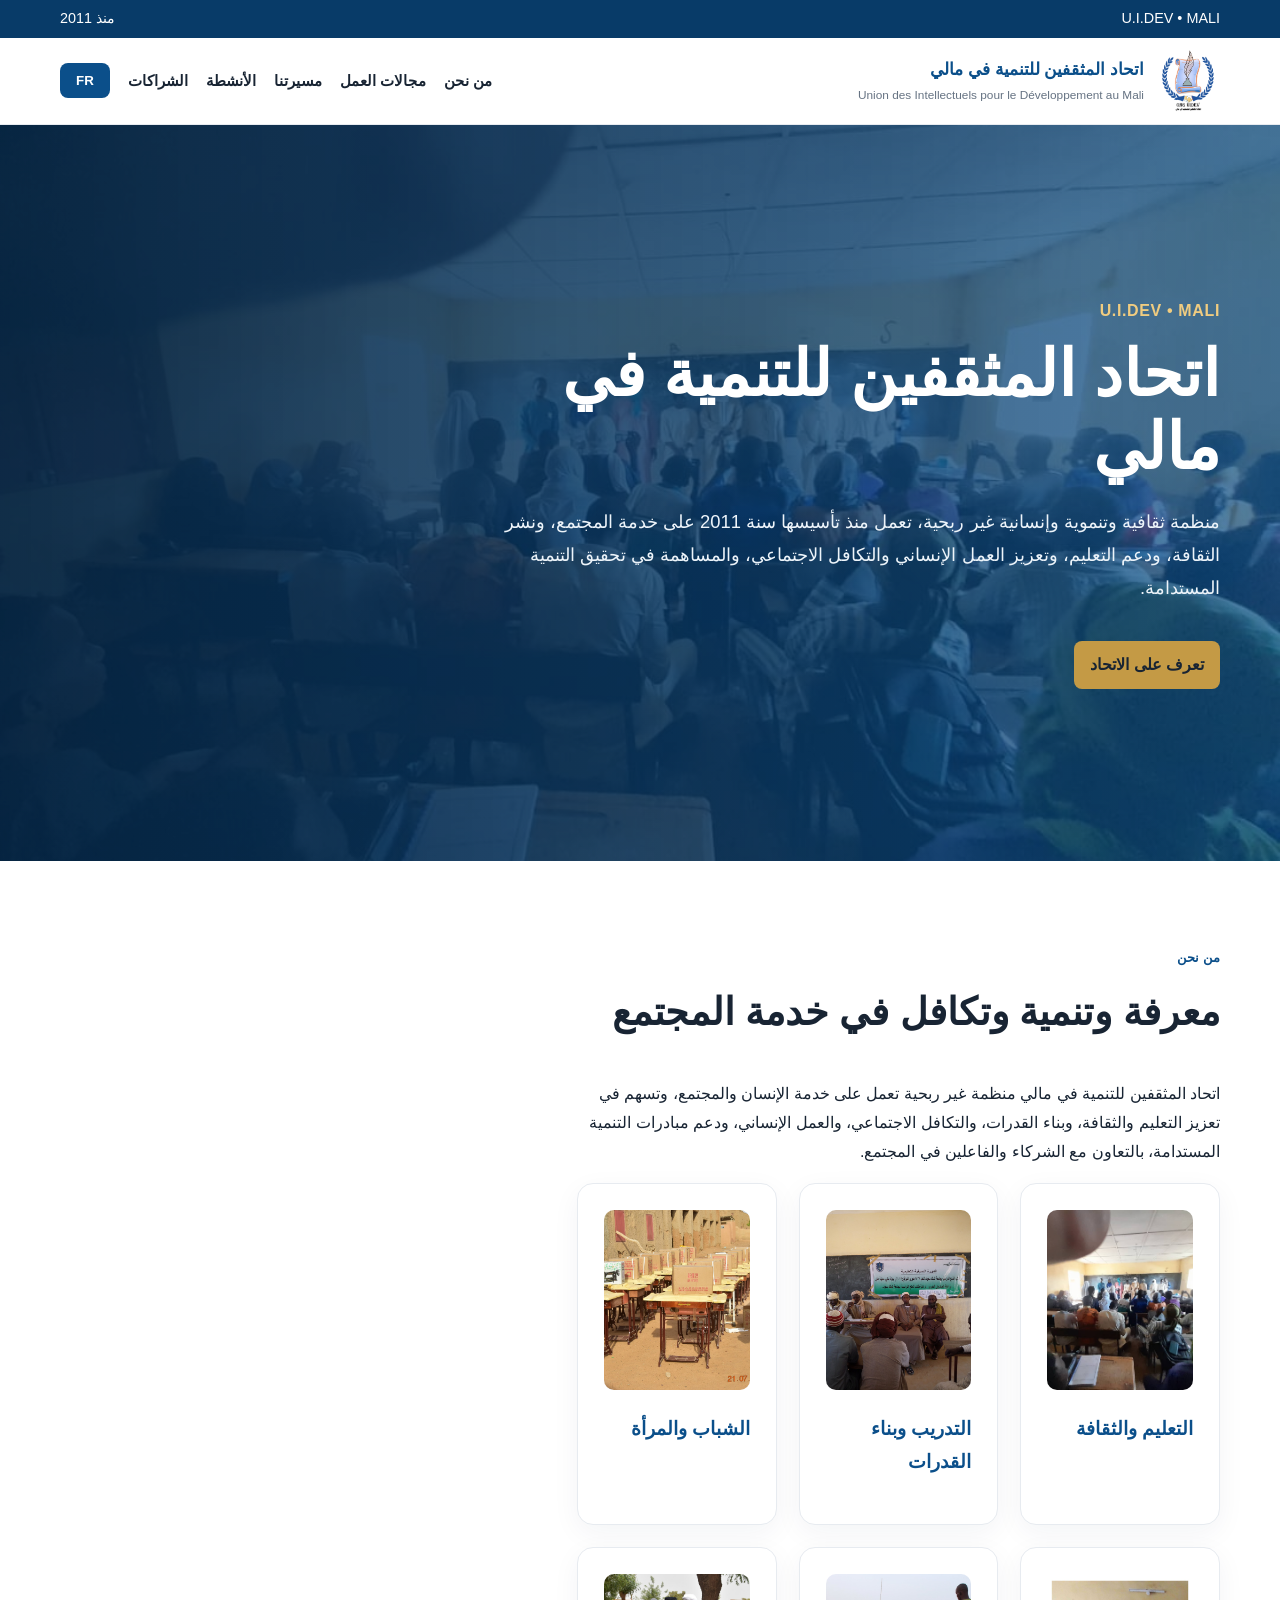
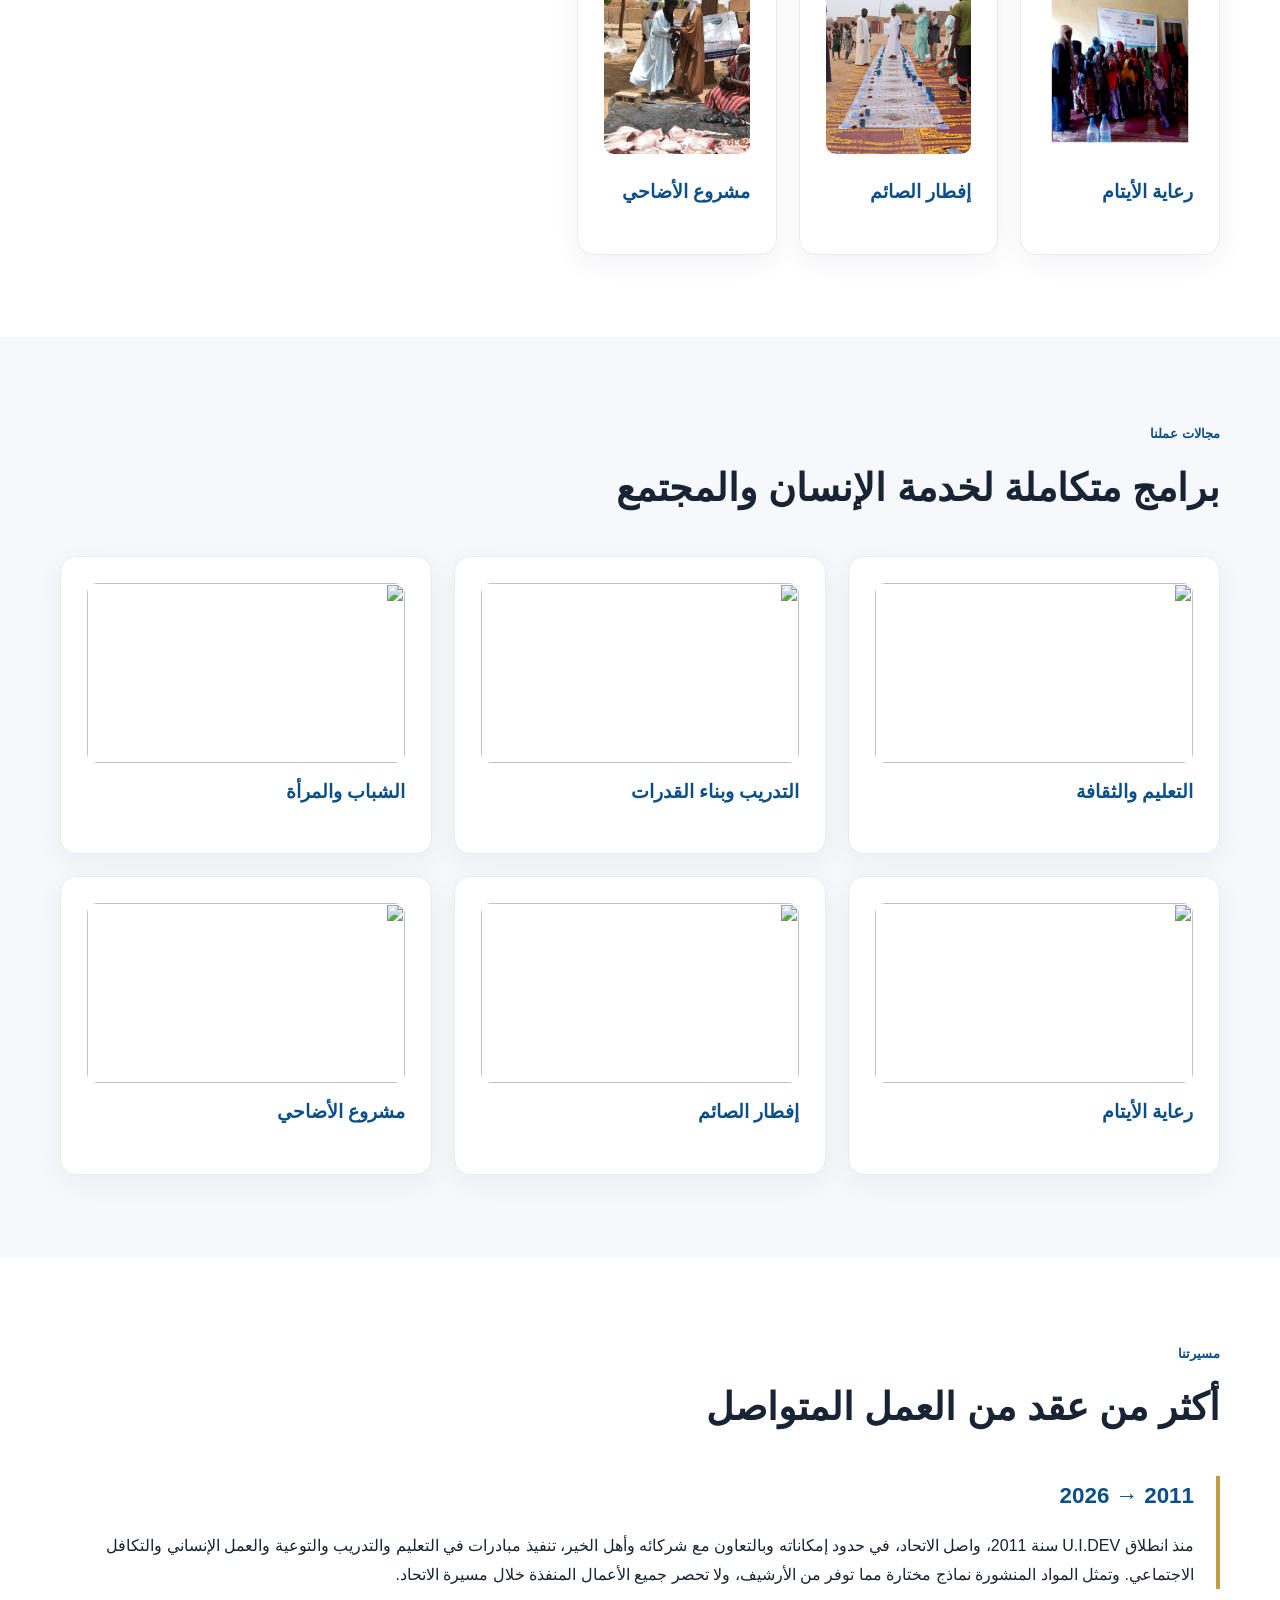
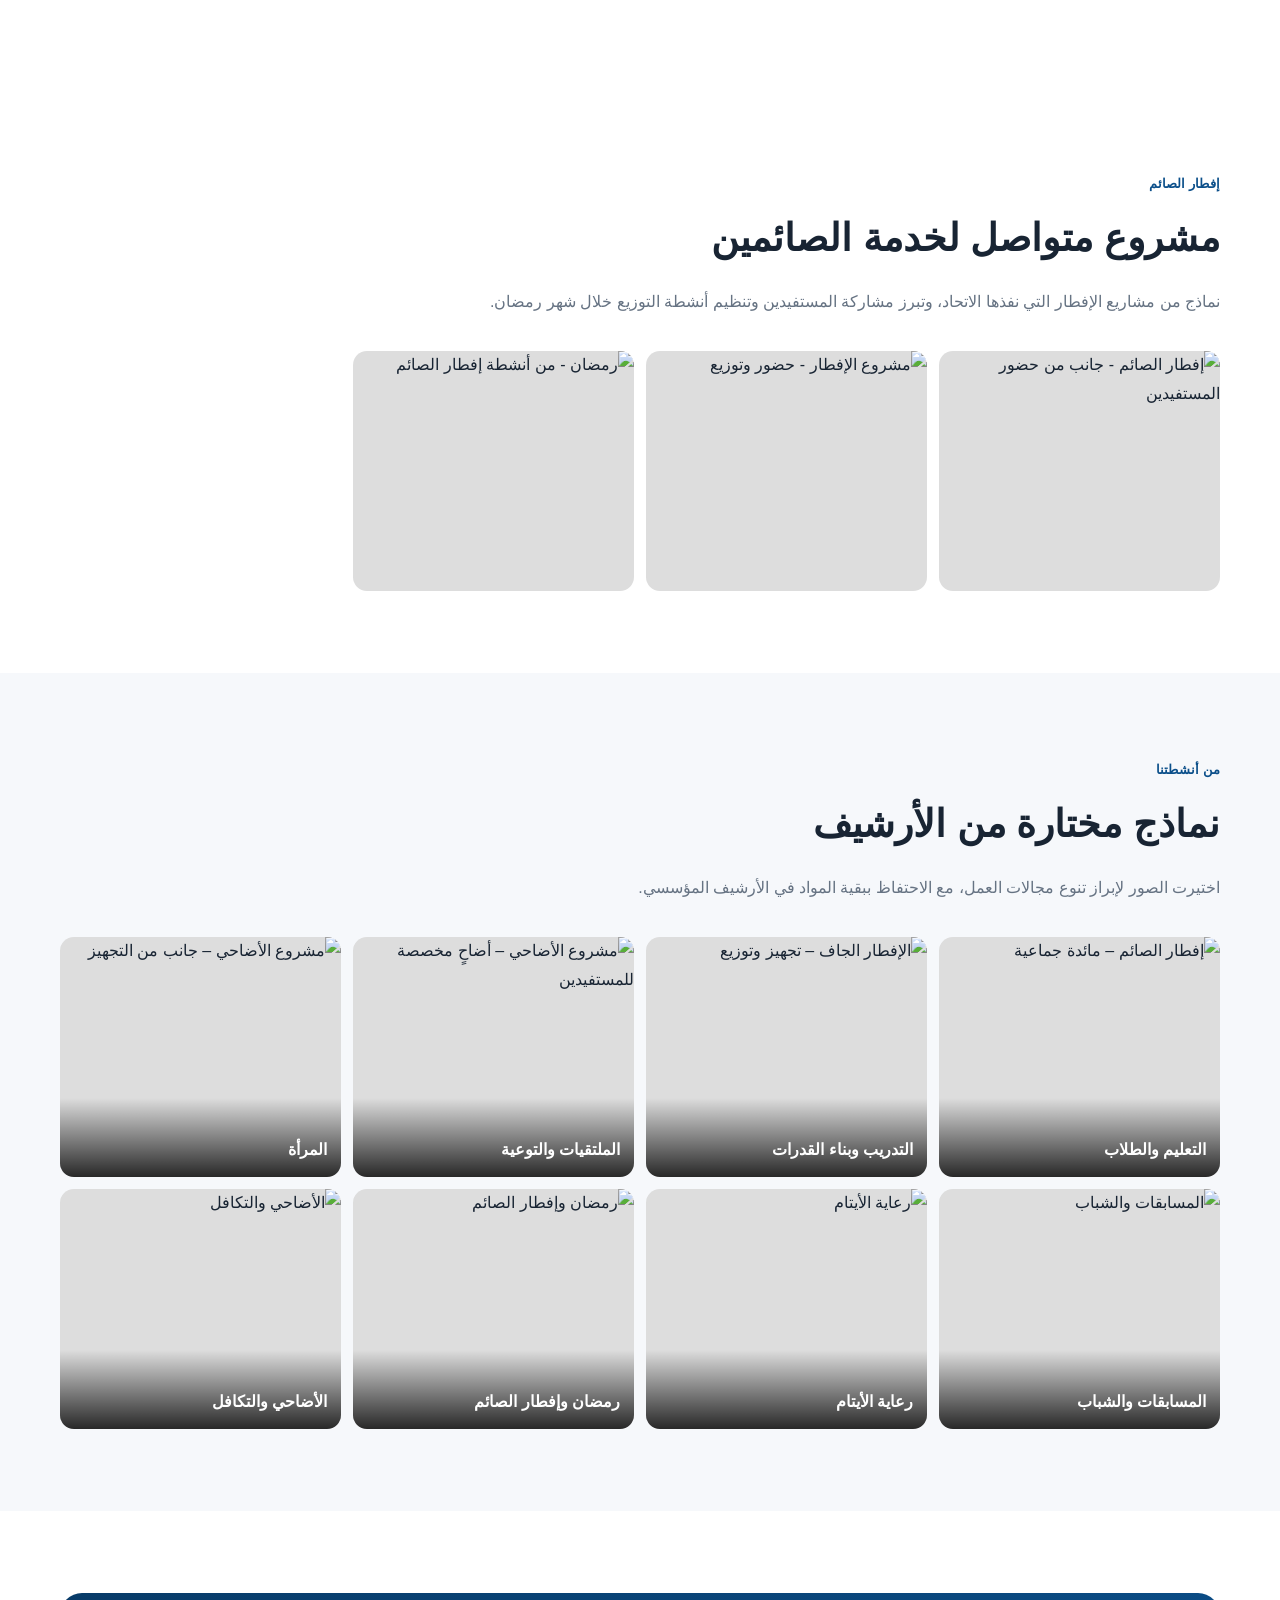
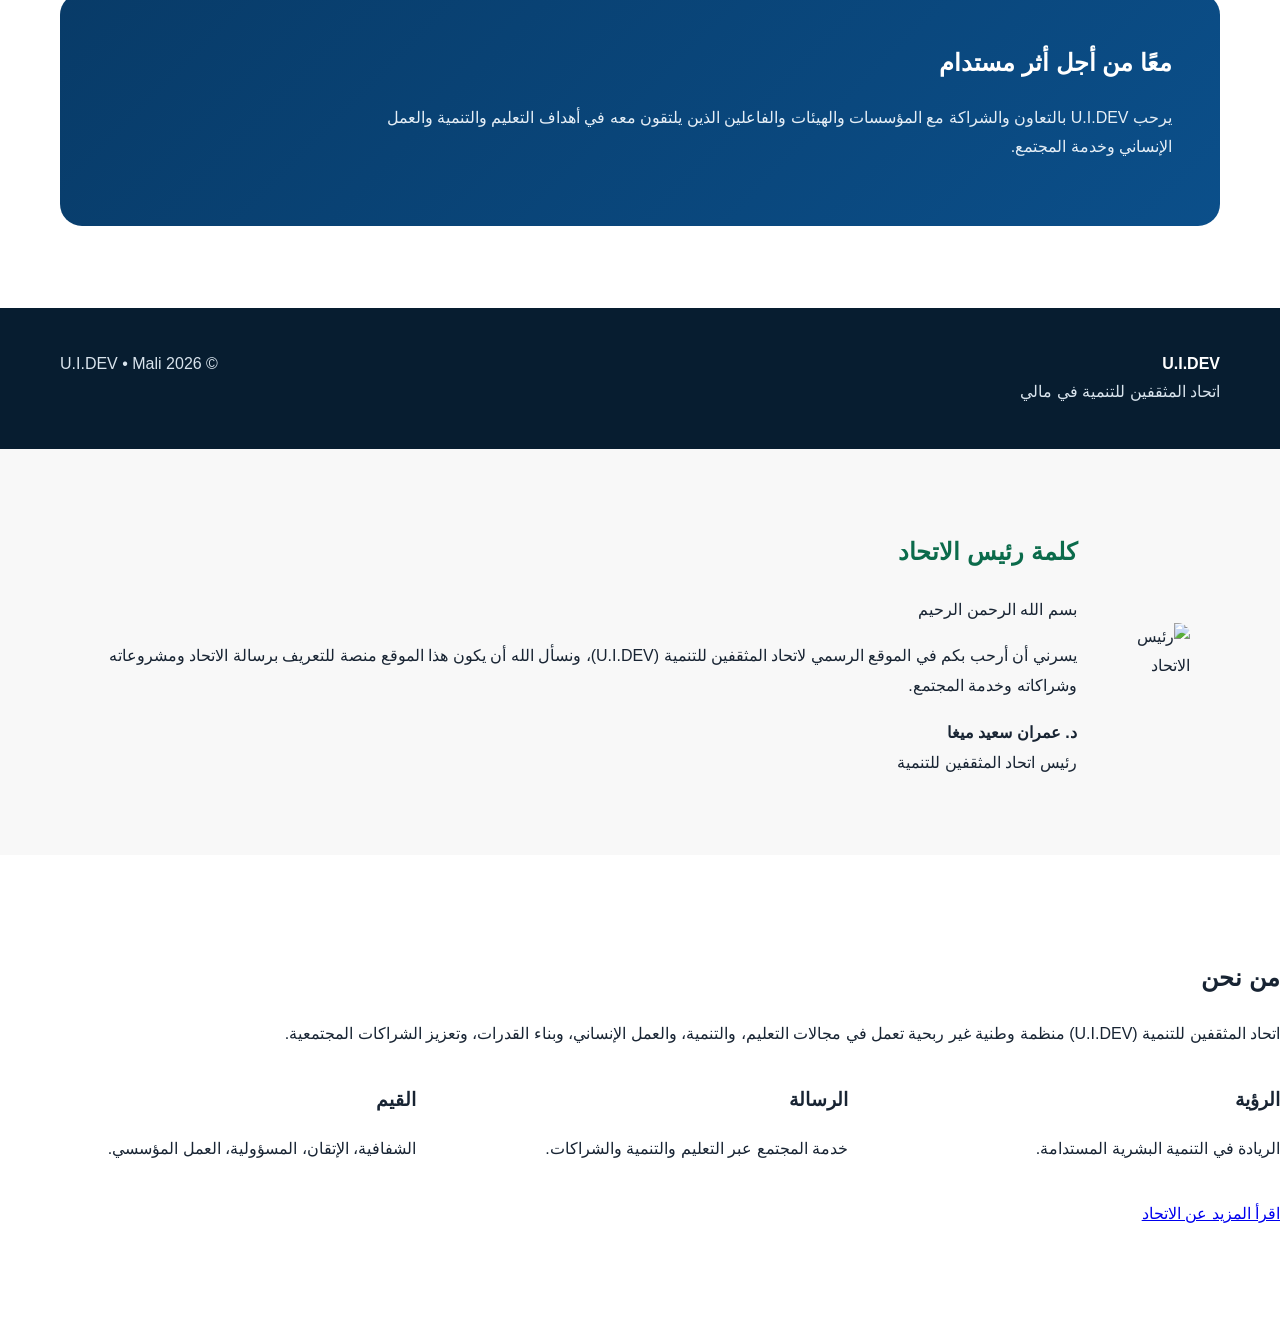
==== commit a32141c3: "Update index.html" ====
--- a/index.html
+++ b/index.html
@@ -45,7 +45,7 @@
 <h2 data-ar="مشروع متواصل لخدمة الصائمين" data-fr="Un programme continu au service des jeûneurs">مشروع متواصل لخدمة الصائمين</h2>
 <p data-ar="نماذج من مشاريع الإفطار التي نفذها الاتحاد، وتبرز مشاركة المستفيدين وتنظيم أنشطة التوزيع خلال شهر رمضان." data-fr="Quelques images des projets d’Iftar réalisés par l’Union, illustrant la participation des bénéficiaires et l’organisation des distributions pendant le Ramadan.">نماذج من مشاريع الإفطار التي نفذها الاتحاد، وتبرز مشاركة المستفيدين وتنظيم أنشطة التوزيع خلال شهر رمضان.</p>
 </div>
-<div class="gallery"><div class="photo"><img loading="lazy" src="assets/iftar_public_1.jpg" alt="إفطار الصائم – جانب من حضور المستفيدين"><span data-ar="إفطار الصائم – جانب من حضور المستفيدين" data-fr="Iftar – participation des bénéficiaires">إفطار الصائم – جانب من حضور المستفيدين</span></div><div class="photo"><img loading="lazy" src="assets/iftar_public_2.jpg" alt="مشروع الإفطار – حضور وتوزيع"><span data-ar="مشروع الإفطار – حضور وتوزيع" data-fr="Projet Iftar – participation et distribution">مشروع الإفطار – حضور وتوزيع</span></div><div class="photo"><img loading="lazy" src="assets/iftar_public_3.jpg" alt="رمضان – من أنشطة إفطار الصائم"><span data-ar="رمضان – من أنشطة إفطار الصائم" data-fr="Ramadan – activités d’Iftar">رمضان – من أنشطة إفطار الصائم</span></div></div>
+<div class="gallery"><div class="photo"><img loading="lazy" src="assets/iftar_public_1.jpg" alt="إفطار الصائم - جانب من حضور المستفيدين"></div><div class="photo"><img loading="lazy" src="assets/iftar_public_2.jpg" alt="مشروع الإفطار - حضور وتوزيع"></div><div class="photo"><img loading="lazy" src="assets/iftar_public_3.jpg" alt="رمضان - من أنشطة إفطار الصائم"></div></div>
 </div>
 </section>
 
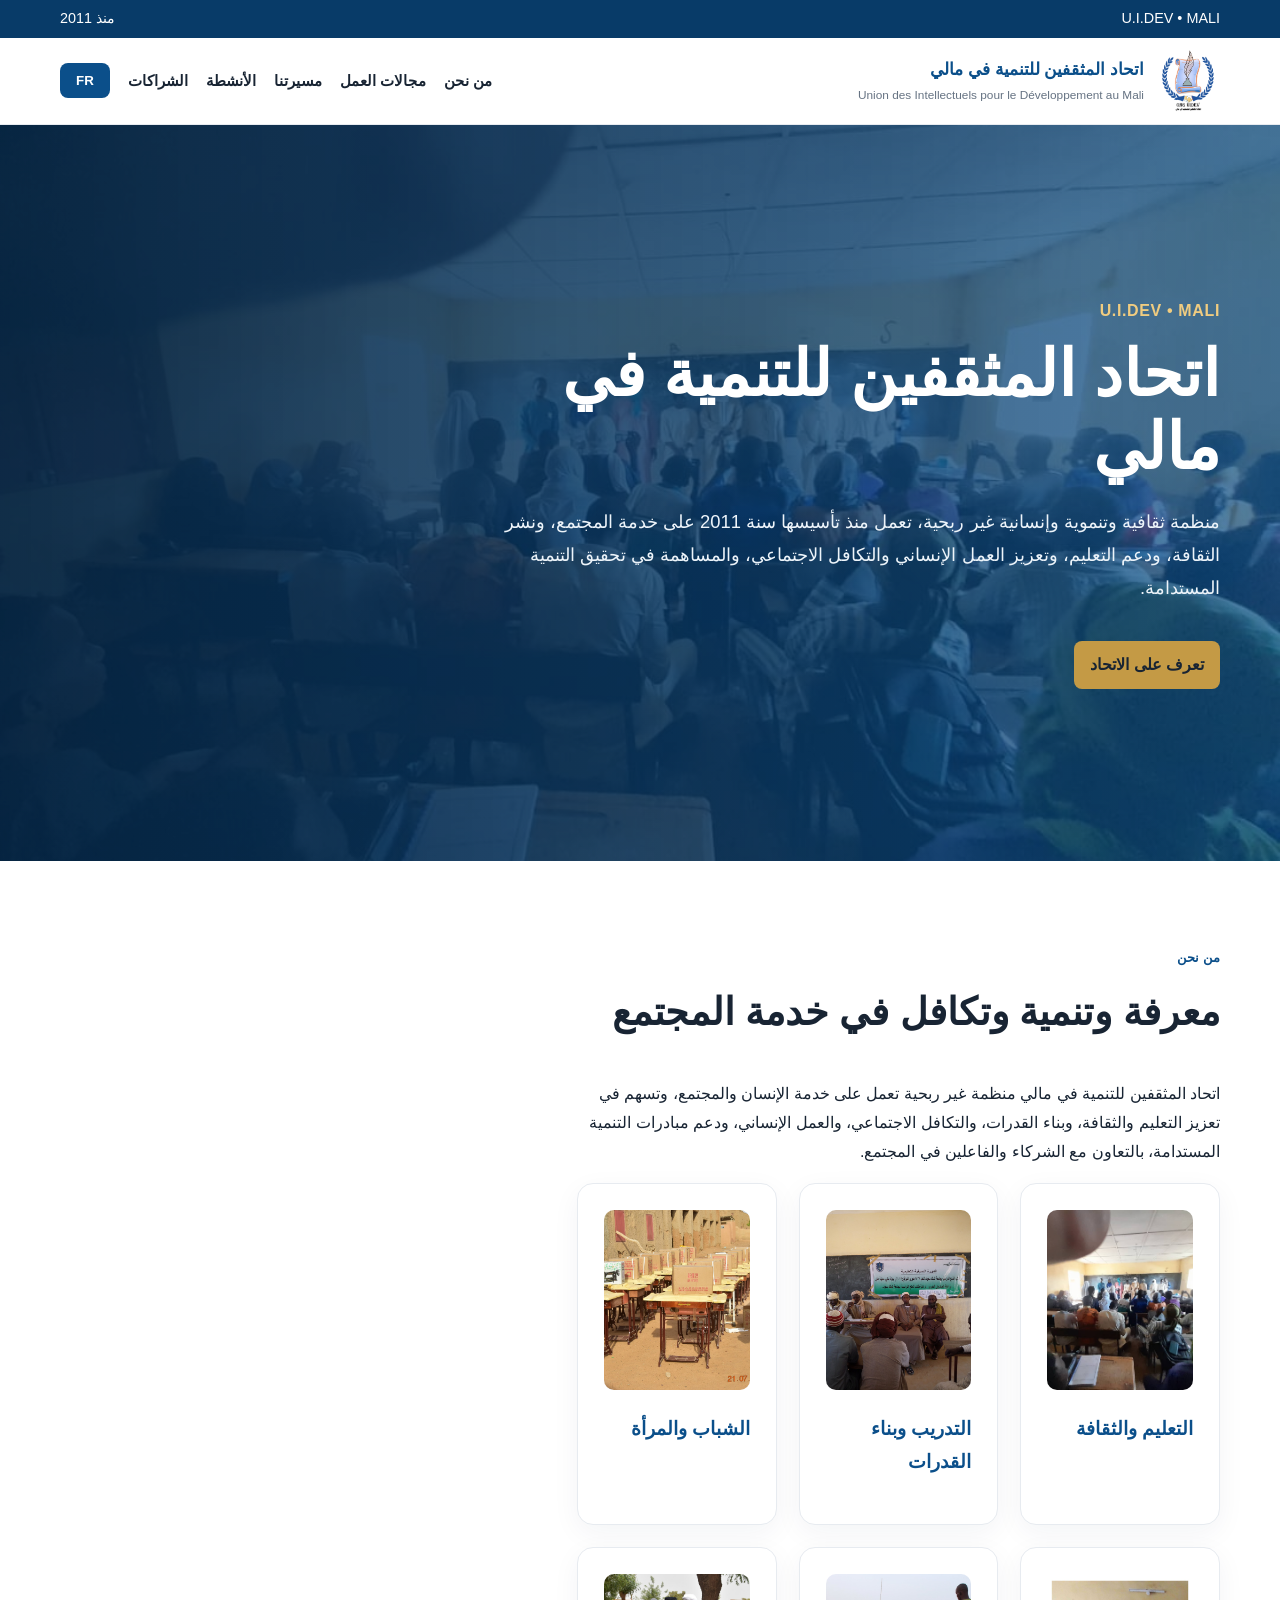
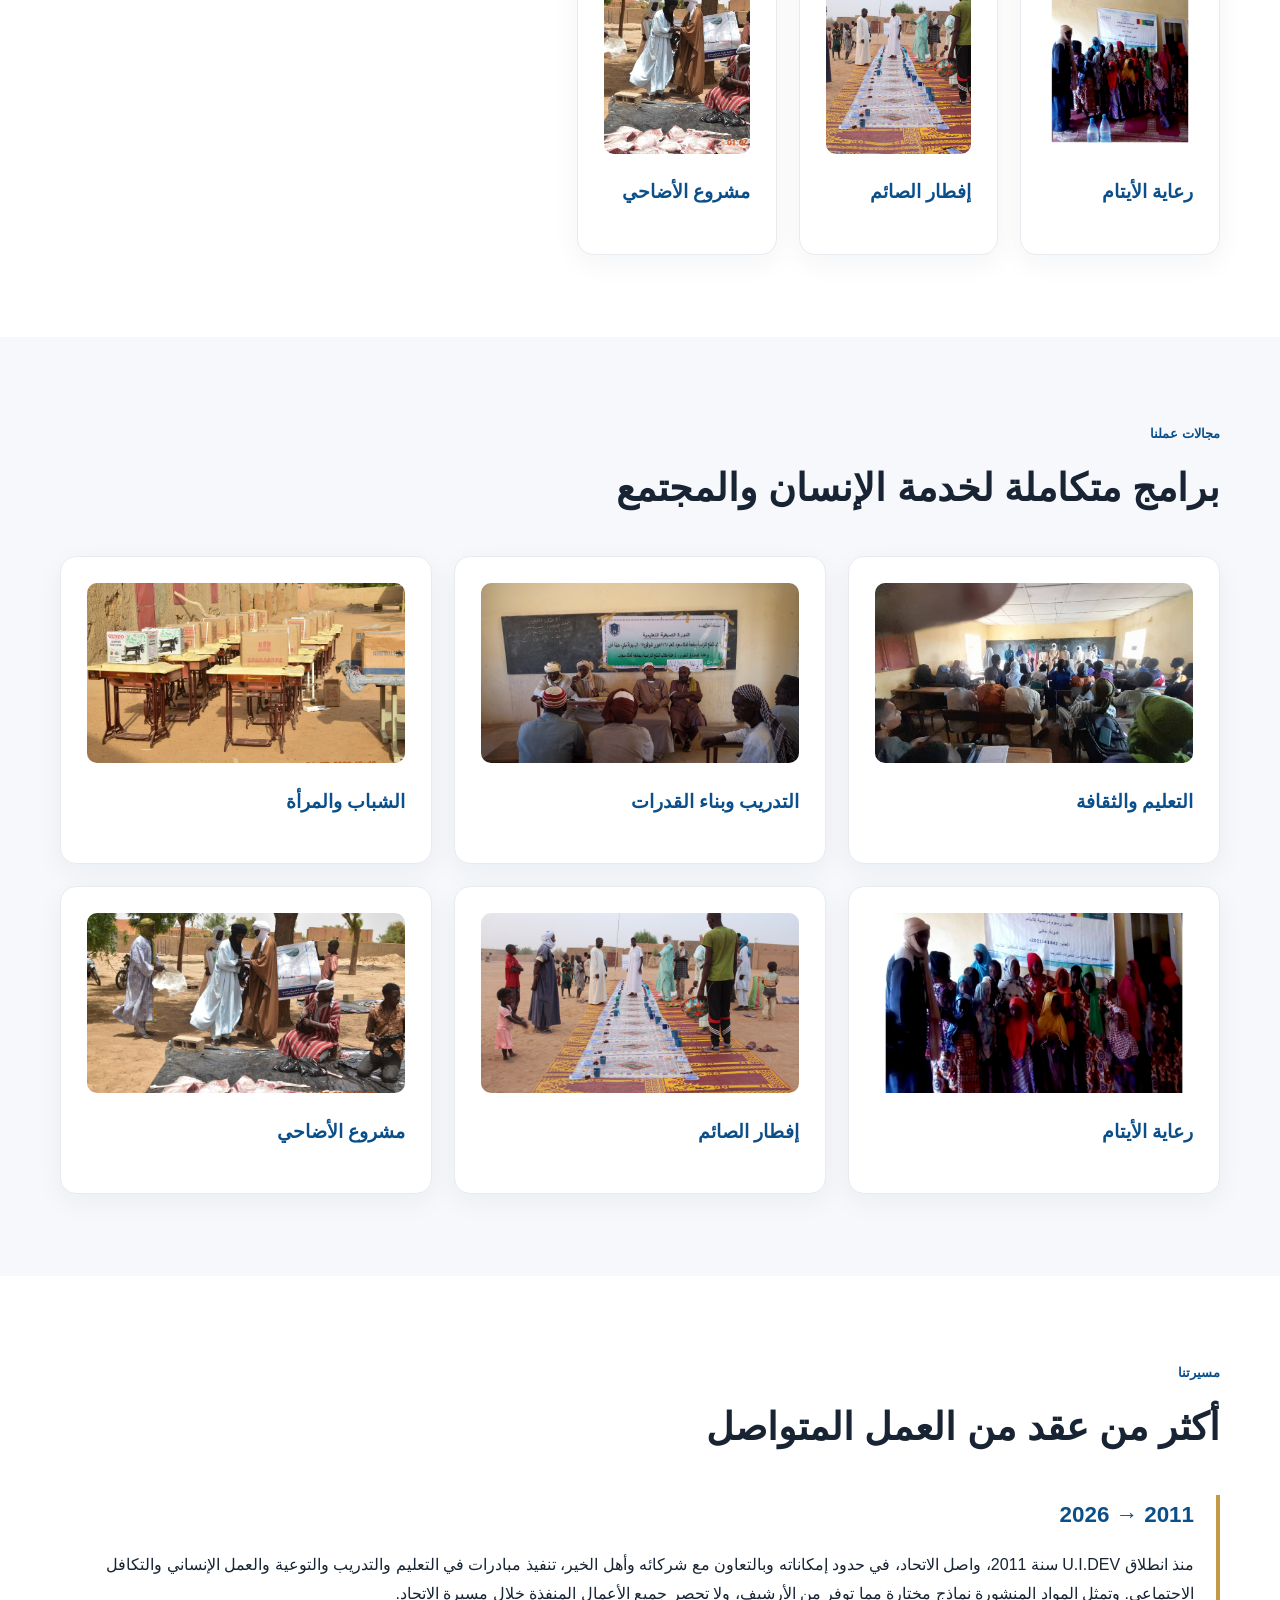
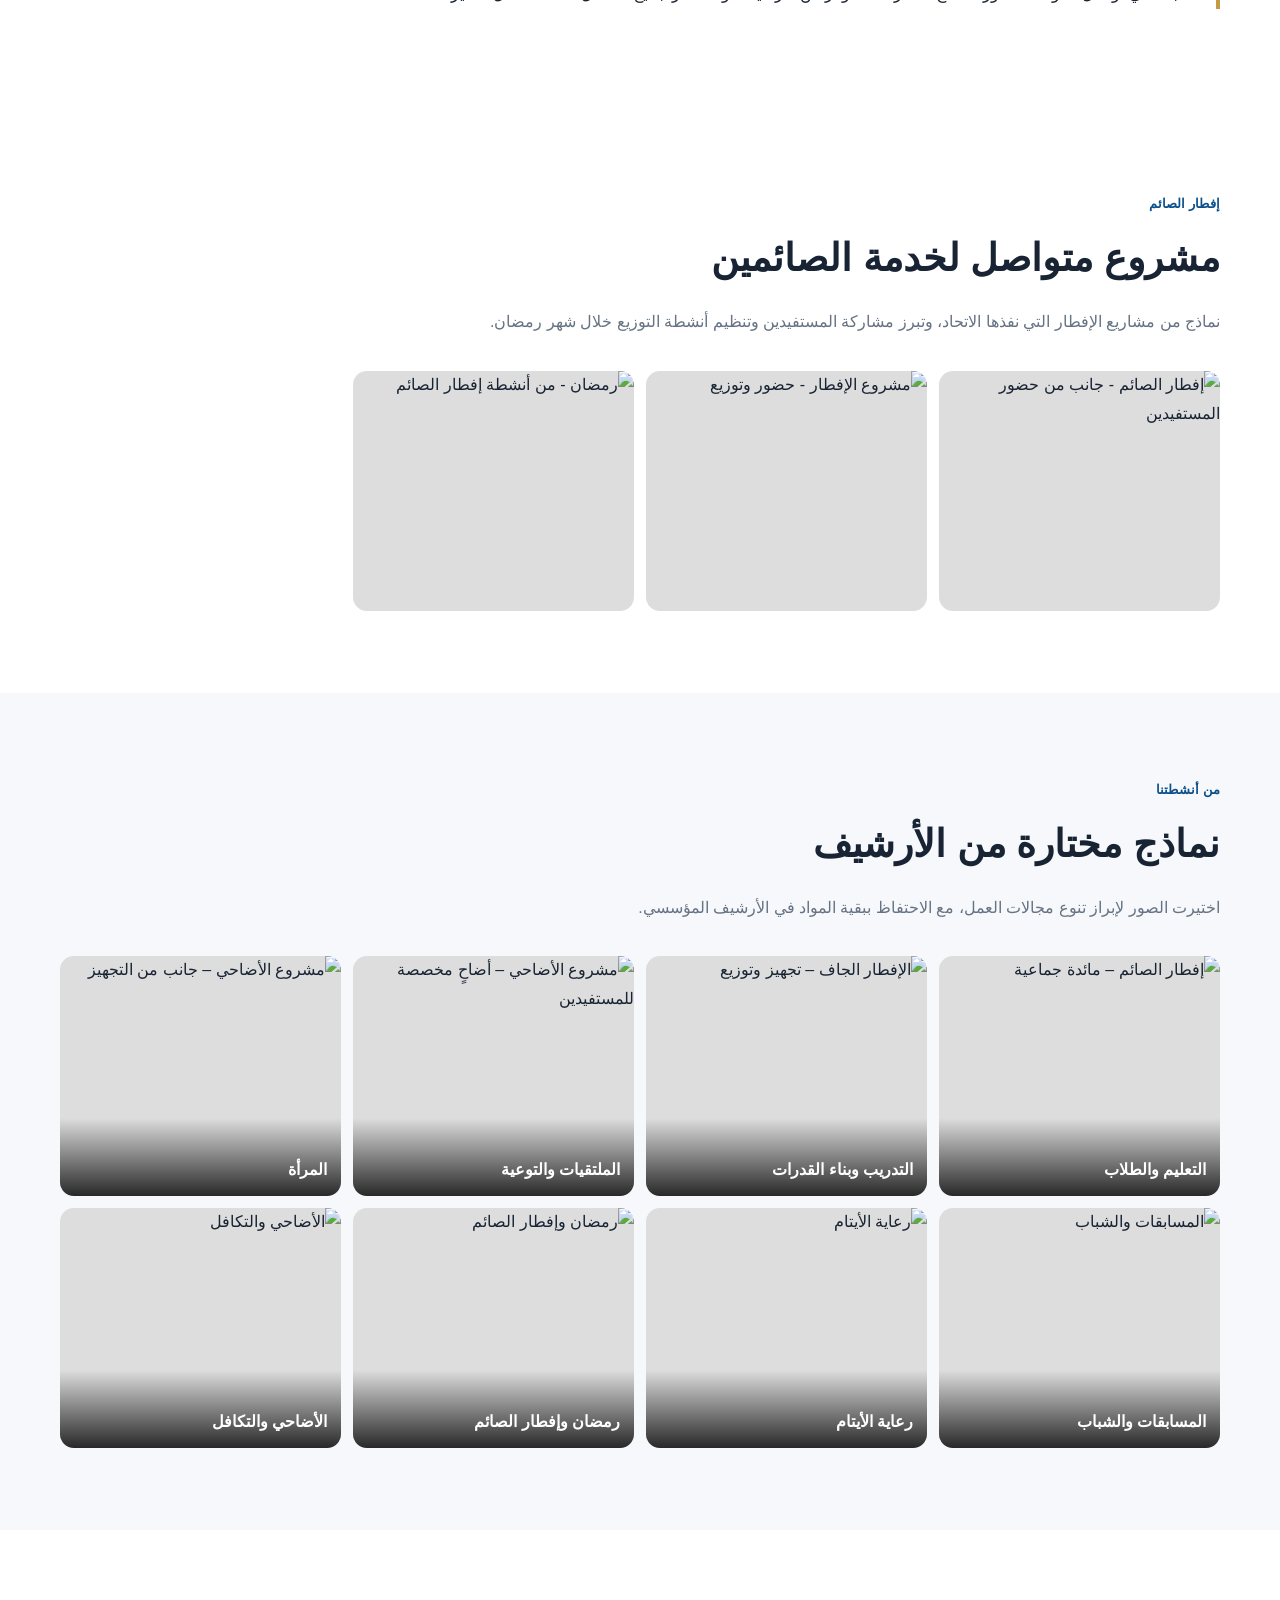
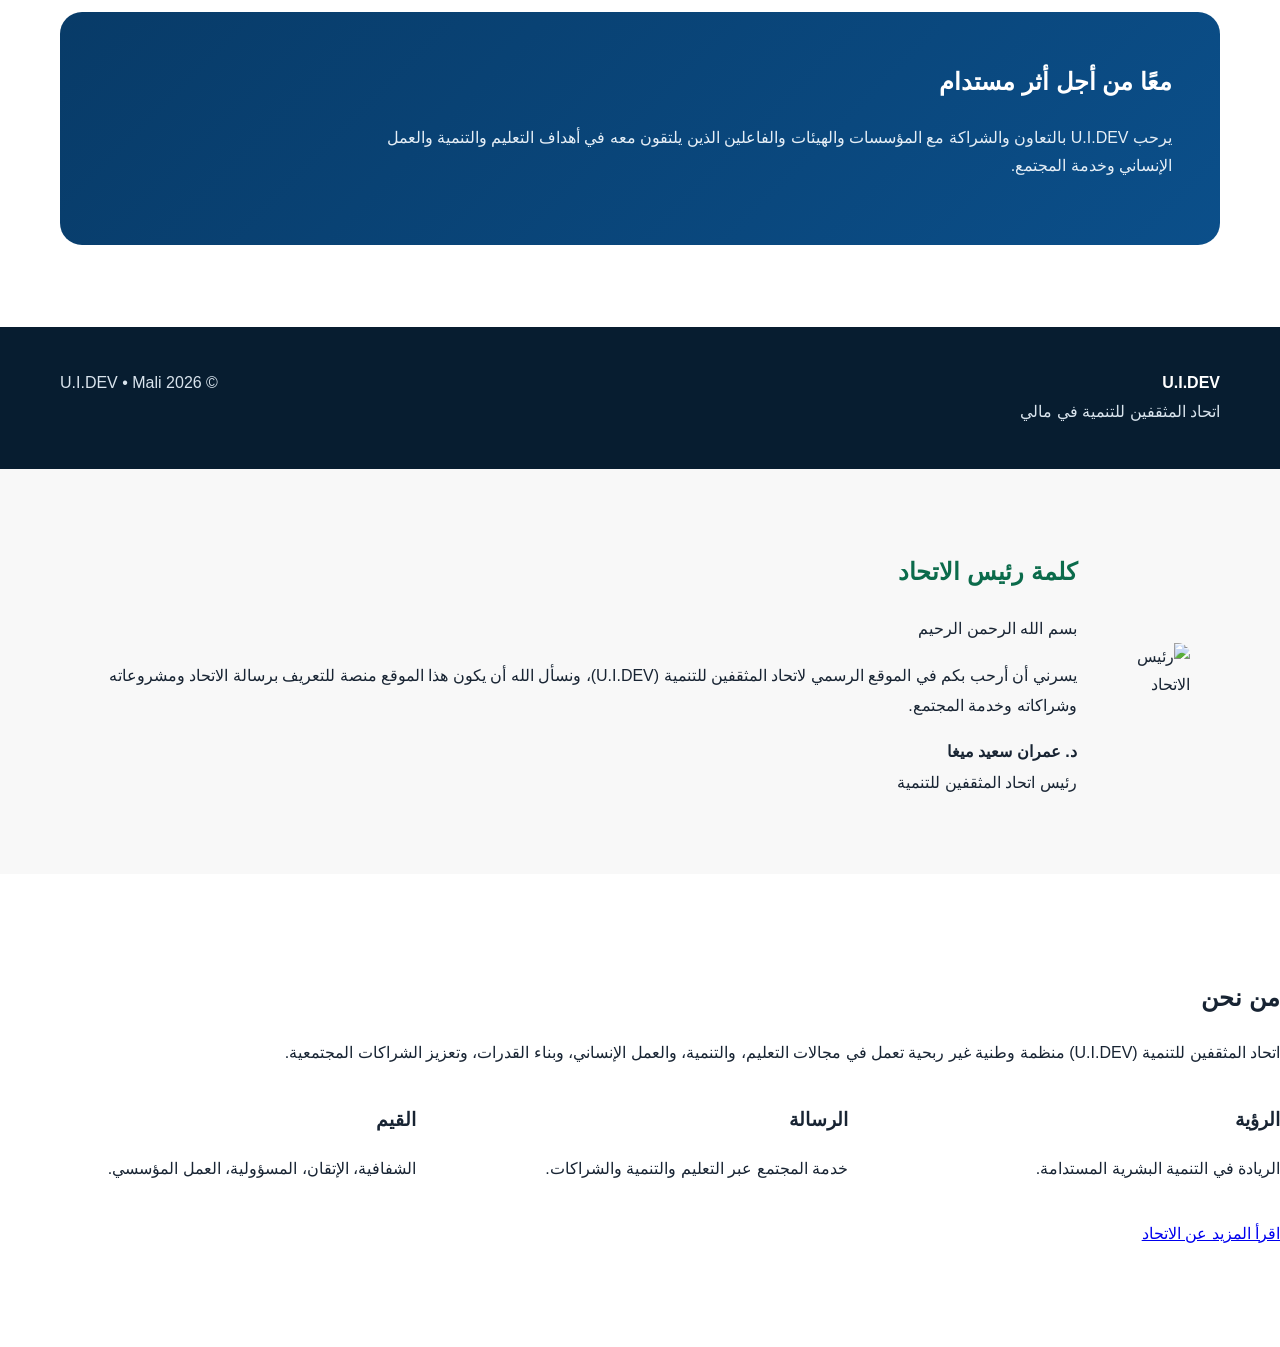
==== commit 3502a549: "Update index.html" ====
--- a/index.html
+++ b/index.html
@@ -26,12 +26,12 @@
 
 <section id="fields" class="soft"><div class="wrap"><div class="section-head"><small data-ar="مجالات عملنا" data-fr="Nos domaines d’intervention">مجالات عملنا</small><h2 data-ar="برامج متكاملة لخدمة الإنسان والمجتمع" data-fr="Des programmes intégrés au service des communautés">برامج متكاملة لخدمة الإنسان والمجتمع</h2></div>
 <div class="grid">
-<div class="card"><img src="assets/gallery_education.jpg" alt=""><h3 data-ar="التعليم والثقافة" data-fr="Éducation et culture">التعليم والثقافة</h3></div>
-<div class="card"><img src="assets/gallery_training.jpg" alt=""><h3 data-ar="التدريب وبناء القدرات" data-fr="Formation et renforcement des capacités">التدريب وبناء القدرات</h3></div>
-<div class="card"><img src="assets/gallery_women.jpg" alt=""><h3 data-ar="الشباب والمرأة" data-fr="Jeunesse et femmes">الشباب والمرأة</h3></div>
-<div class="card"><img src="assets/gallery_orphans.jpg" alt=""><h3 data-ar="رعاية الأيتام" data-fr="Prise en charge des orphelins">رعاية الأيتام</h3></div>
-<div class="card"><img src="assets/gallery_iftar.jpg" alt=""><h3 data-ar="إفطار الصائم" data-fr="Repas d’Iftar pour les jeûneurs">إفطار الصائم</h3></div>
-<div class="card"><img src="assets/gallery_adha.jpg" alt=""><h3 data-ar="مشروع الأضاحي" data-fr="Projet de sacrifice d’al-Adha">مشروع الأضاحي</h3></div>
+<div class="card"><img src="gallery_education.jpg" alt=""><h3 data-ar="التعليم والثقافة" data-fr="Éducation et culture">التعليم والثقافة</h3></div>
+<div class="card"><img src="gallery_training.jpg" alt=""><h3 data-ar="التدريب وبناء القدرات" data-fr="Formation et renforcement des capacités">التدريب وبناء القدرات</h3></div>
+<div class="card"><img src="gallery_women.jpg" alt=""><h3 data-ar="الشباب والمرأة" data-fr="Jeunesse et femmes">الشباب والمرأة</h3></div>
+<div class="card"><img src="gallery_orphans.jpg" alt=""><h3 data-ar="رعاية الأيتام" data-fr="Prise en charge des orphelins">رعاية الأيتام</h3></div>
+<div class="card"><img src="gallery_iftar.jpg" alt=""><h3 data-ar="إفطار الصائم" data-fr="Repas d’Iftar pour les jeûneurs">إفطار الصائم</h3></div>
+<div class="card"><img src="gallery_adha.jpg" alt=""><h3 data-ar="مشروع الأضاحي" data-fr="Projet de sacrifice d’al-Adha">مشروع الأضاحي</h3></div>
 </div></div></section>
 
 <section id="journey"><div class="wrap"><div class="section-head"><small data-ar="مسيرتنا" data-fr="Notre parcours">مسيرتنا</small><h2 data-ar="أكثر من عقد من العمل المتواصل" data-fr="Plus d’une décennie d’engagement continu">أكثر من عقد من العمل المتواصل</h2></div>
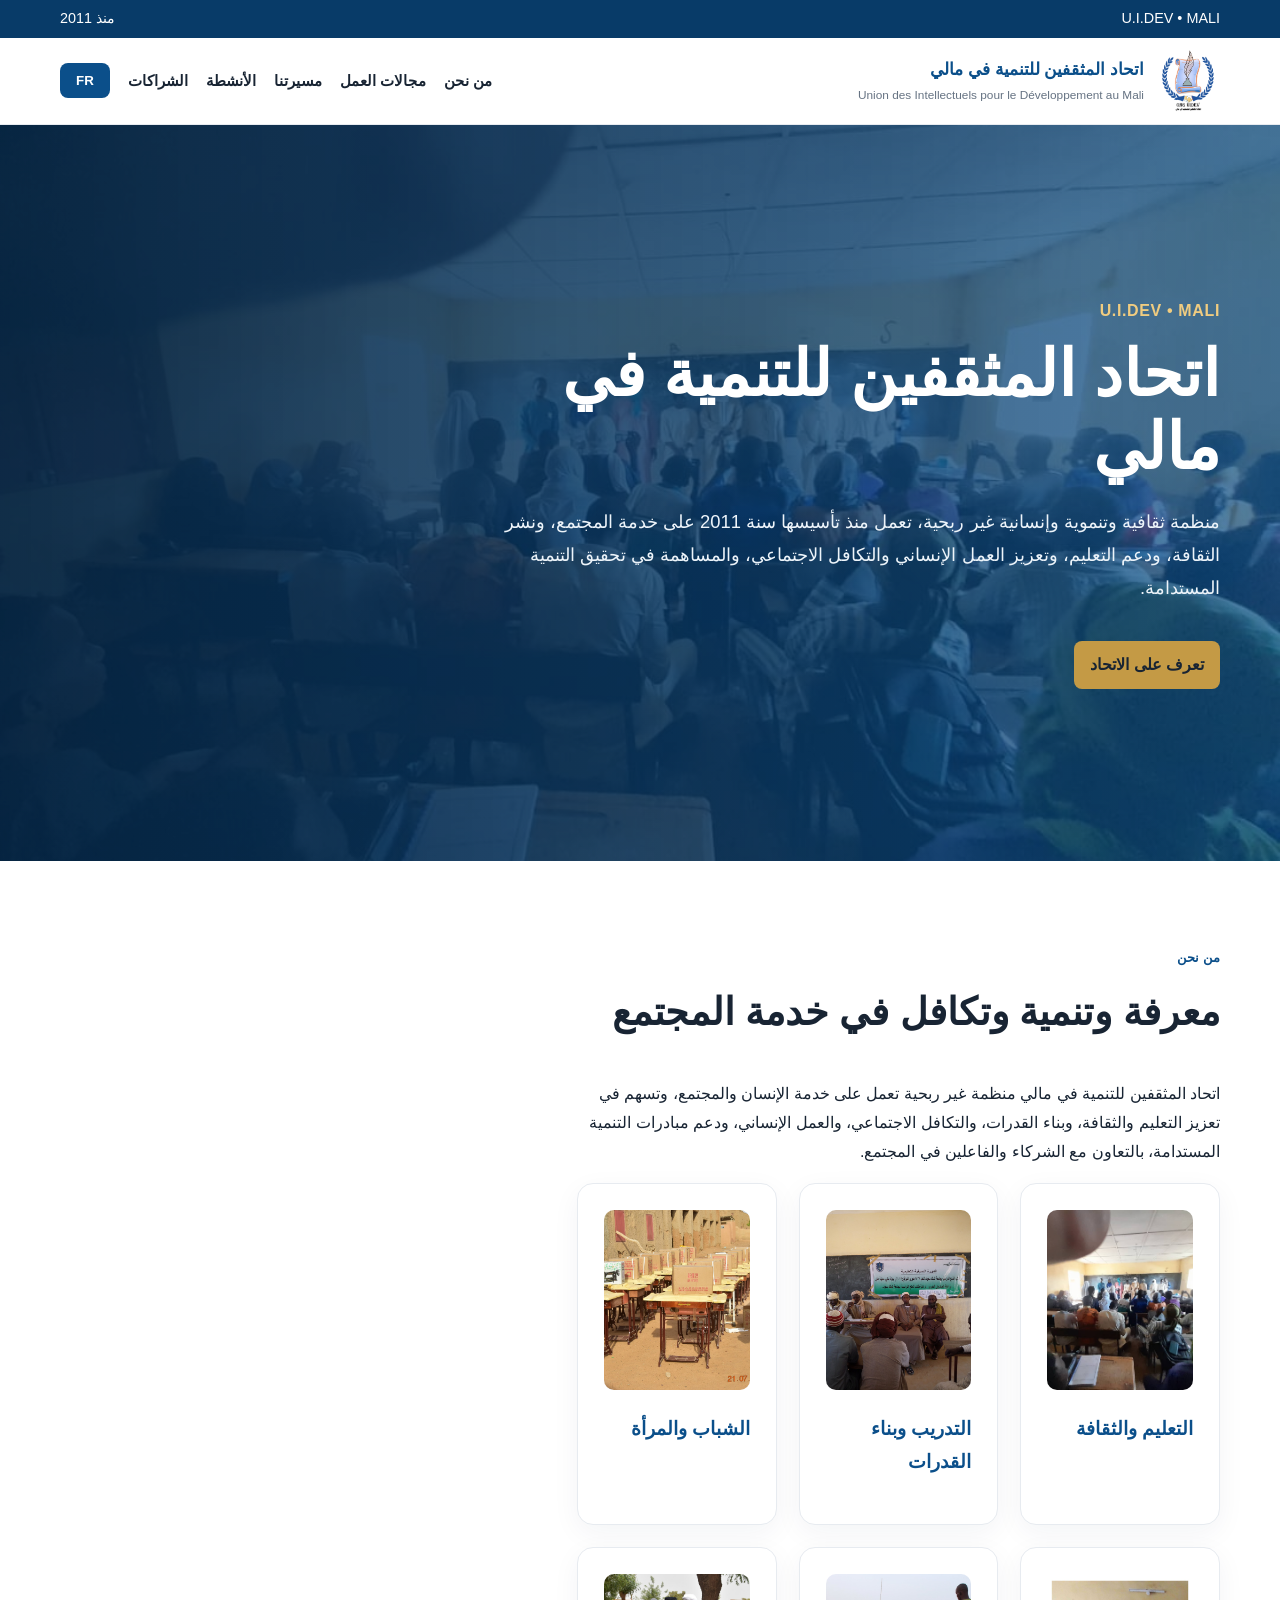
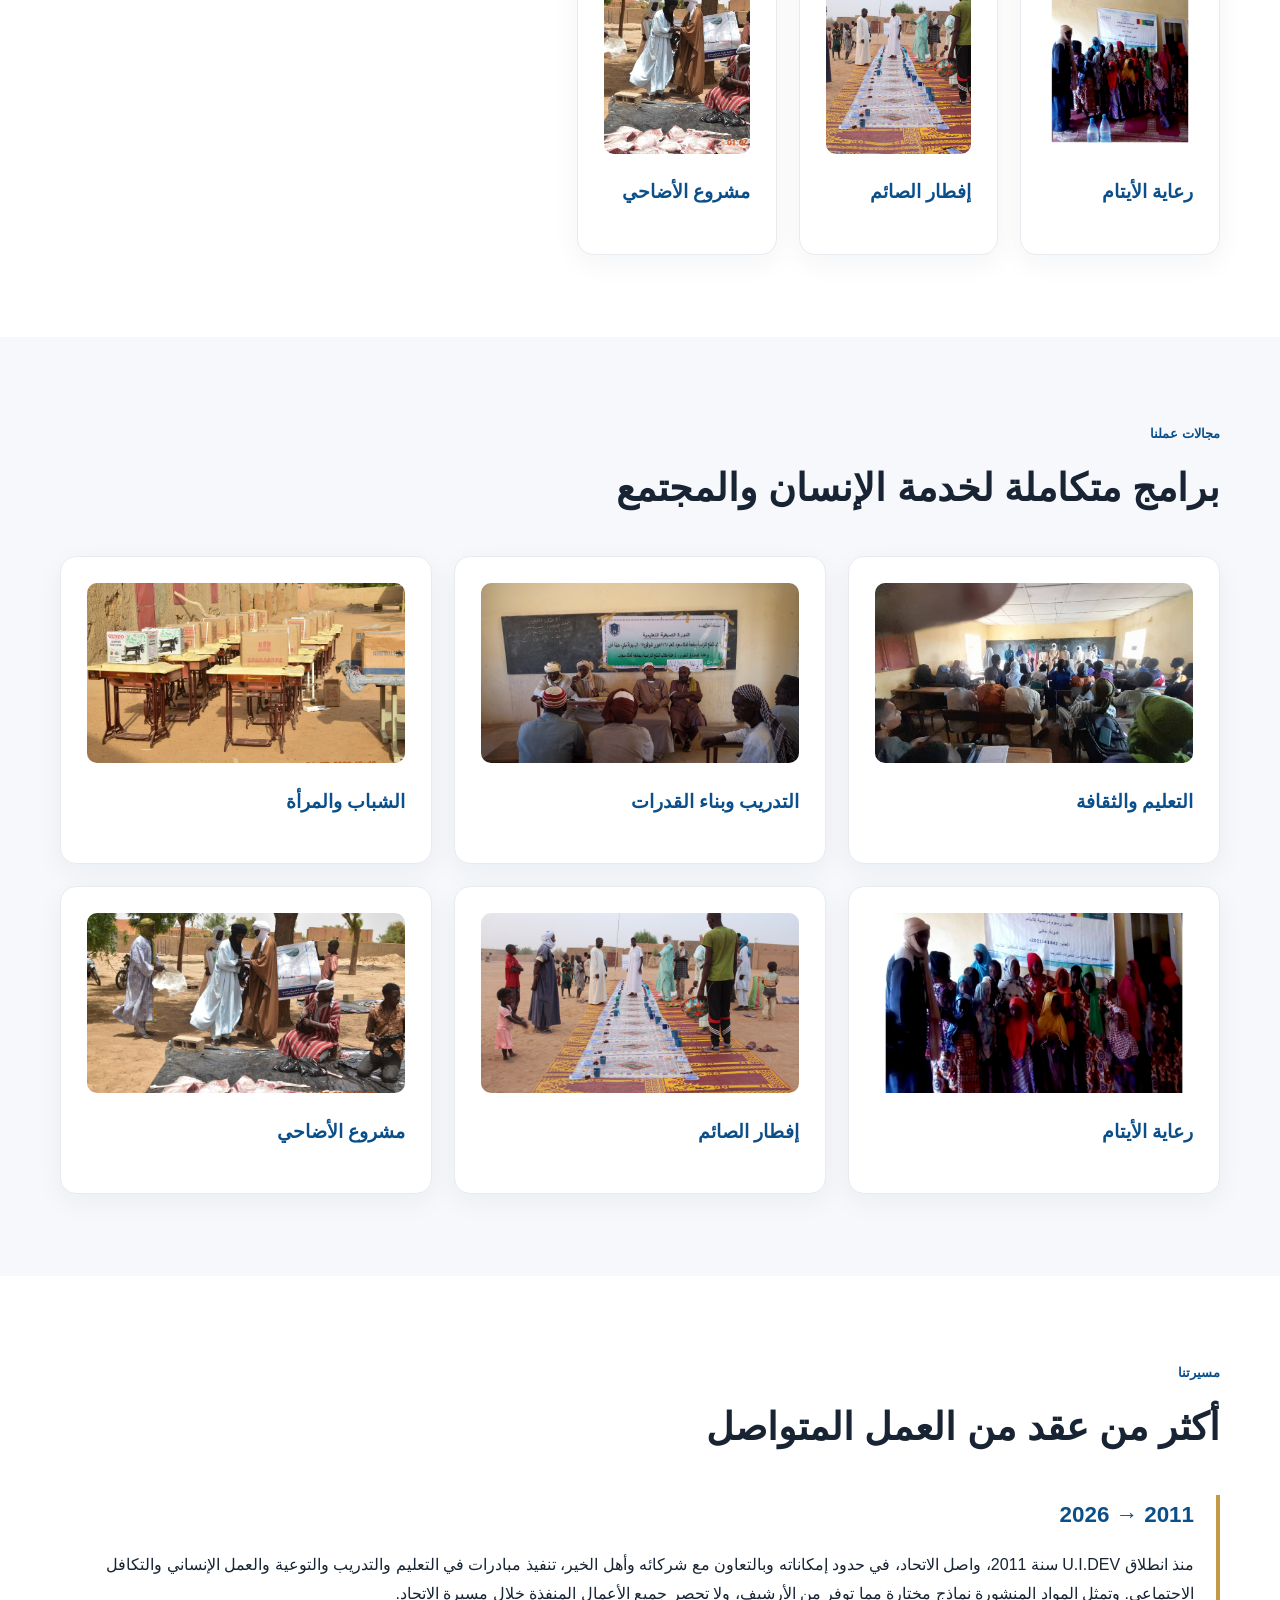
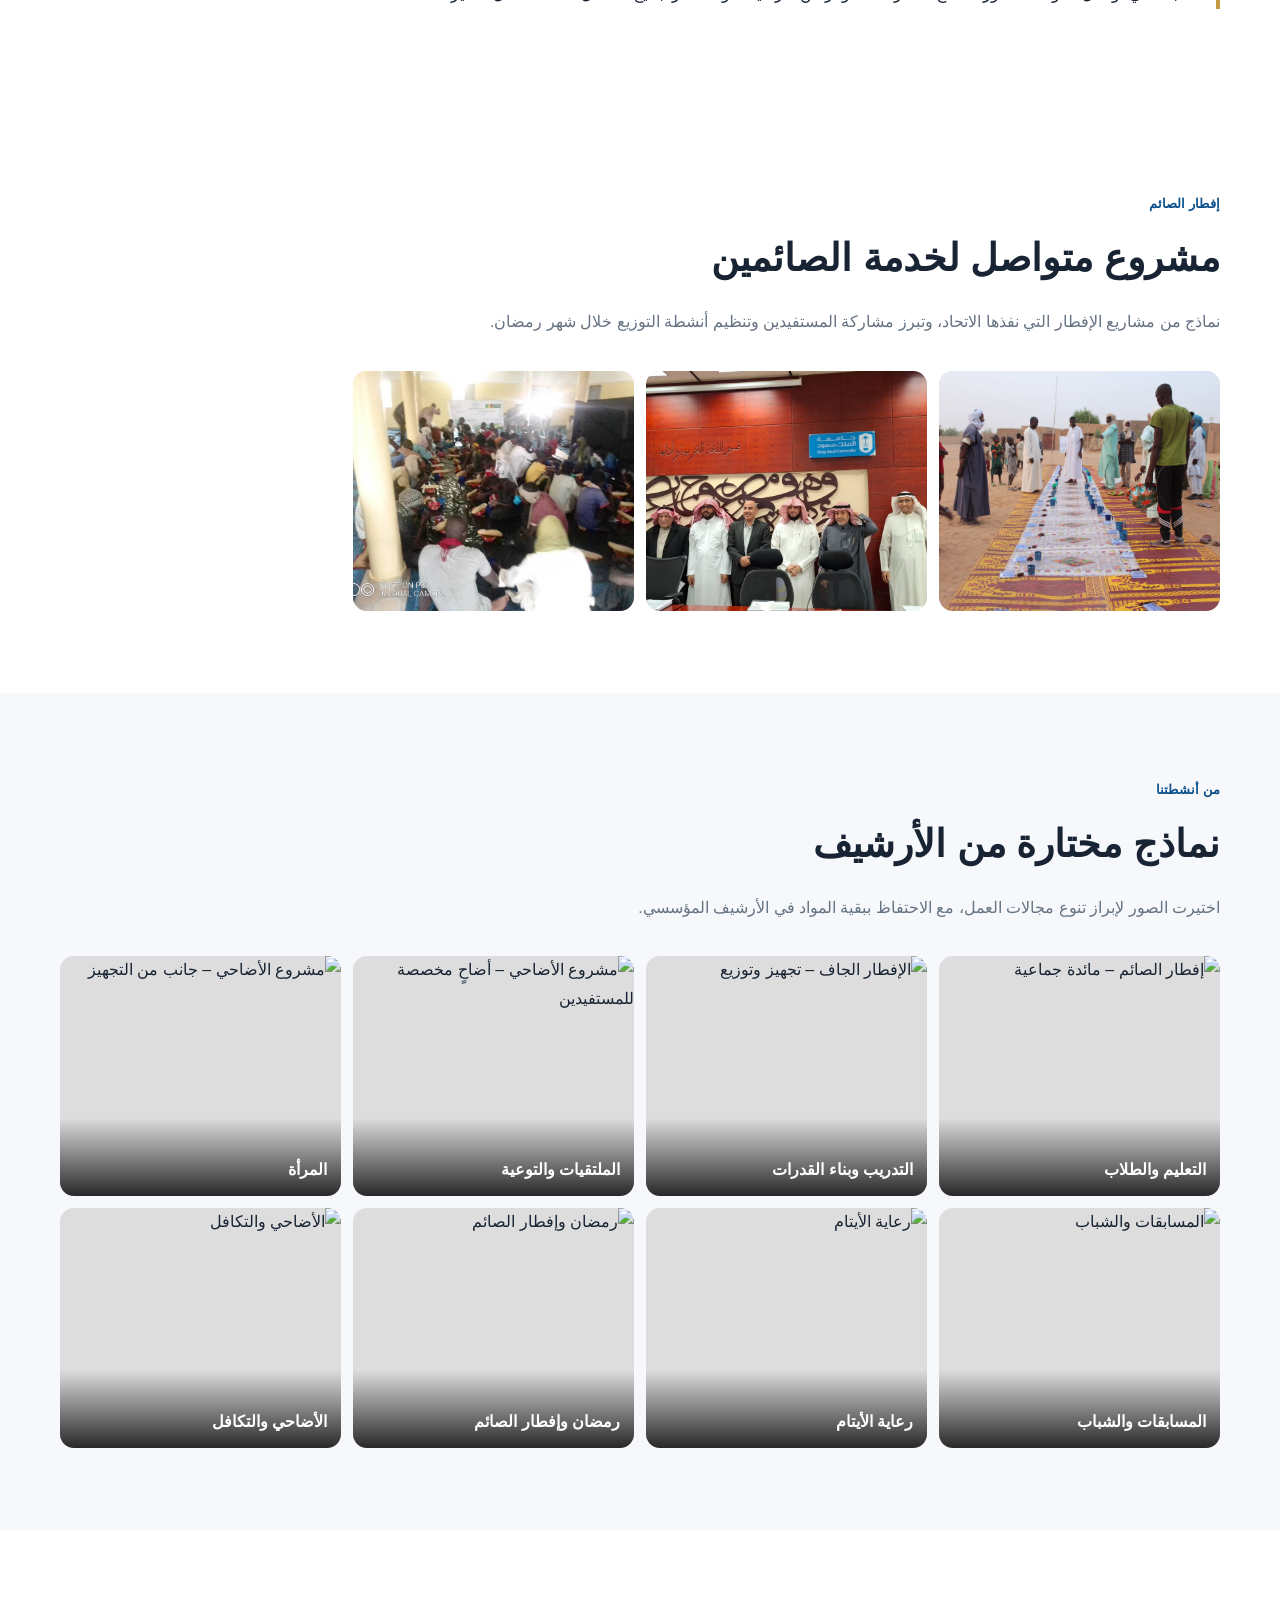
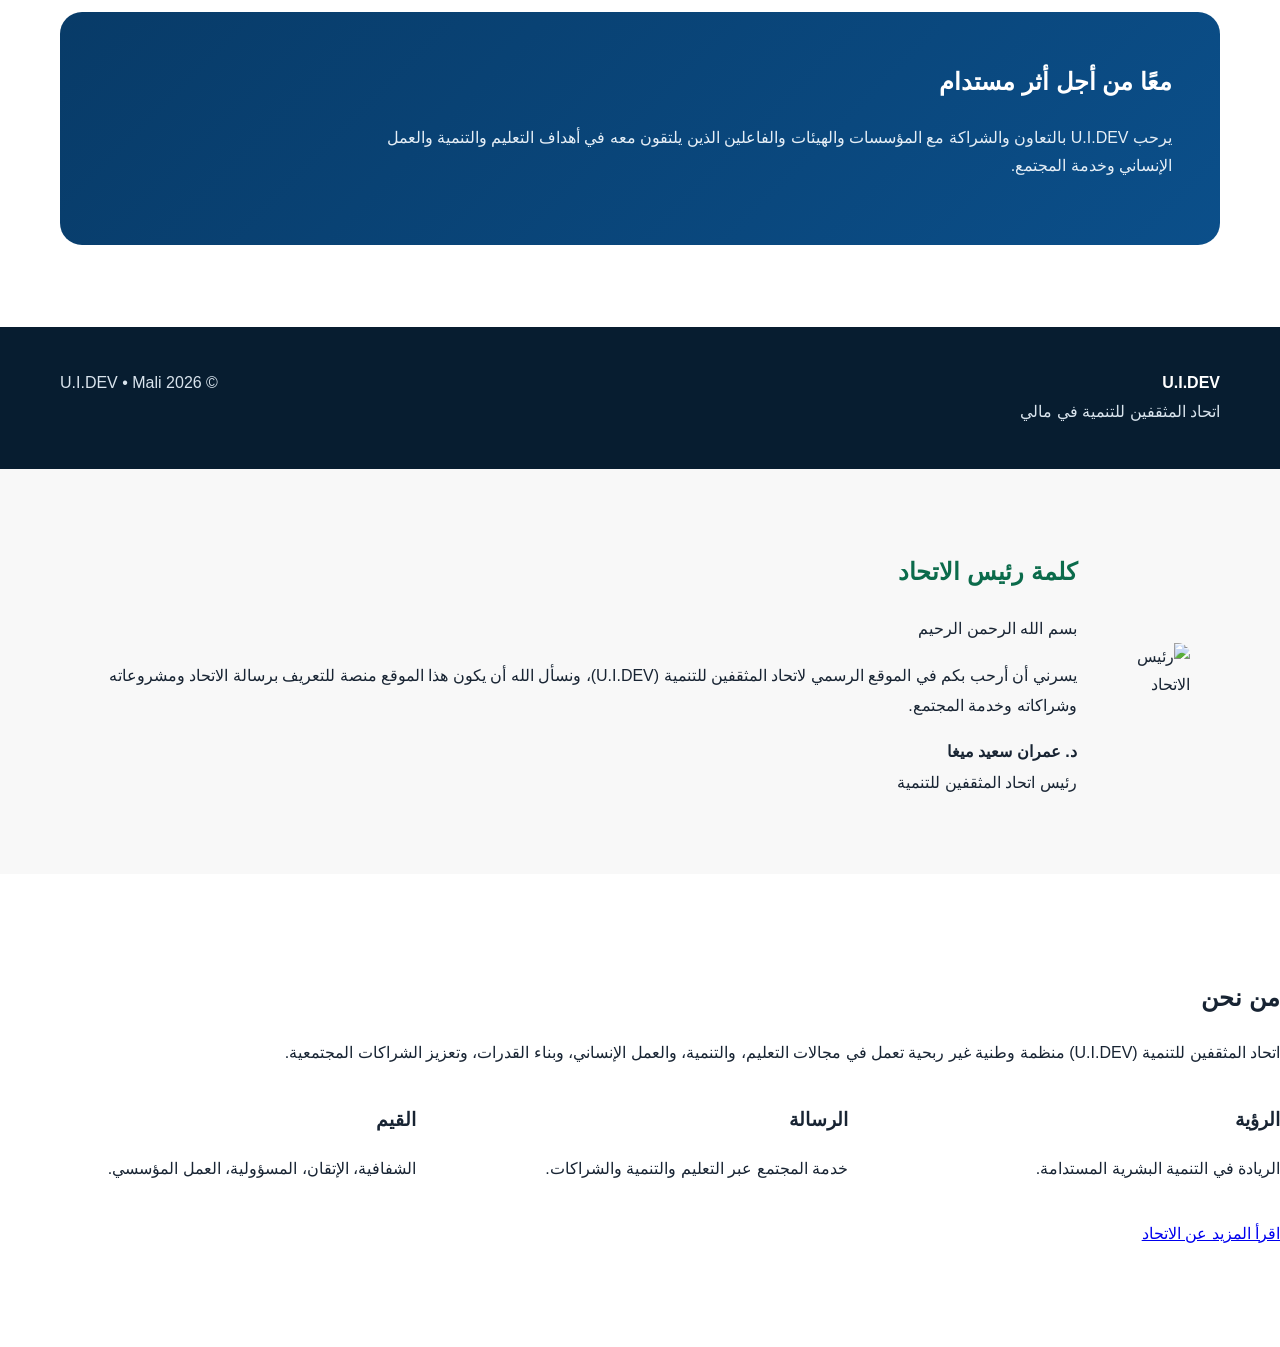
==== commit 6f5a6c9d: "Update index.html" ====
--- a/index.html
+++ b/index.html
@@ -16,7 +16,7 @@
 <section id="about"><div class="wrap about"><div><div class="section-head"><small data-ar="من نحن" data-fr="À propos">من نحن</small><h2 data-ar="معرفة وتنمية وتكافل في خدمة المجتمع" data-fr="Savoir, développement et solidarité au service de la communauté">معرفة وتنمية وتكافل في خدمة المجتمع</h2></div>
 <p data-ar="اتحاد المثقفين للتنمية في مالي منظمة غير ربحية تعمل على خدمة الإنسان والمجتمع، وتسهم في تعزيز التعليم والثقافة، وبناء القدرات، والتكافل الاجتماعي، والعمل الإنساني، ودعم مبادرات التنمية المستدامة، بالتعاون مع الشركاء والفاعلين في المجتمع." data-fr="L’Union des Intellectuels pour le Développement au Mali est une organisation à but non lucratif qui agit au service des personnes et des communautés à travers l’éducation, la culture, le renforcement des capacités, la solidarité sociale, l’action humanitaire et les initiatives de développement durable.">اتحاد المثقفين للتنمية في مالي منظمة غير ربحية تعمل على خدمة الإنسان والمجتمع، وتسهم في تعزيز التعليم والثقافة، وبناء القدرات، والتكافل الاجتماعي، والعمل الإنساني، ودعم مبادرات التنمية المستدامة، بالتعاون مع الشركاء والفاعلين في المجتمع.</p>
 <div class="grid">
-<div class="card"><img src="gallery_education.jpg"" alt=""><h3 data-ar="التعليم والثقافة" data-fr="Éducation et culture">التعليم والثقافة</h3></div>
+<div class="card"><img src="gallery_education.jpg" alt=""><h3 data-ar="التعليم والثقافة" data-fr="Éducation et culture">التعليم والثقافة</h3></div>
 <div class="card"><img src="gallery_training.jpg" alt=""><h3 data-ar="التدريب وبناء القدرات" data-fr="Formation et renforcement des capacités">التدريب وبناء القدرات</h3></div>
 <div class="card"><img src="gallery_women.jpg" alt=""><h3 data-ar="الشباب والمرأة" data-fr="Jeunesse et femmes">الشباب والمرأة</h3></div>
 <div class="card"><img src="gallery_orphans.jpg" alt=""><h3 data-ar="رعاية الأيتام" data-fr="Prise en charge des orphelins">رعاية الأيتام</h3></div>
@@ -45,7 +45,7 @@
 <h2 data-ar="مشروع متواصل لخدمة الصائمين" data-fr="Un programme continu au service des jeûneurs">مشروع متواصل لخدمة الصائمين</h2>
 <p data-ar="نماذج من مشاريع الإفطار التي نفذها الاتحاد، وتبرز مشاركة المستفيدين وتنظيم أنشطة التوزيع خلال شهر رمضان." data-fr="Quelques images des projets d’Iftar réalisés par l’Union, illustrant la participation des bénéficiaires et l’organisation des distributions pendant le Ramadan.">نماذج من مشاريع الإفطار التي نفذها الاتحاد، وتبرز مشاركة المستفيدين وتنظيم أنشطة التوزيع خلال شهر رمضان.</p>
 </div>
-<div class="gallery"><div class="photo"><img loading="lazy" src="assets/iftar_public_1.jpg" alt="إفطار الصائم - جانب من حضور المستفيدين"></div><div class="photo"><img loading="lazy" src="assets/iftar_public_2.jpg" alt="مشروع الإفطار - حضور وتوزيع"></div><div class="photo"><img loading="lazy" src="assets/iftar_public_3.jpg" alt="رمضان - من أنشطة إفطار الصائم"></div></div>
+<div class="gallery"><div class="photo"><img loading="lazy" src="iftar_public_1.jpg" alt="إفطار الصائم - جانب من حضور المستفيدين"></div><div class="photo"><img loading="lazy" src="iftar_public_2.jpg" alt="مشروع الإفطار - حضور وتوزيع"></div><div class="photo"><img loading="lazy" src="iftar_public_3.jpg" alt="رمضان - من أنشطة إفطار الصائم"></div></div>
 </div>
 </section>
 
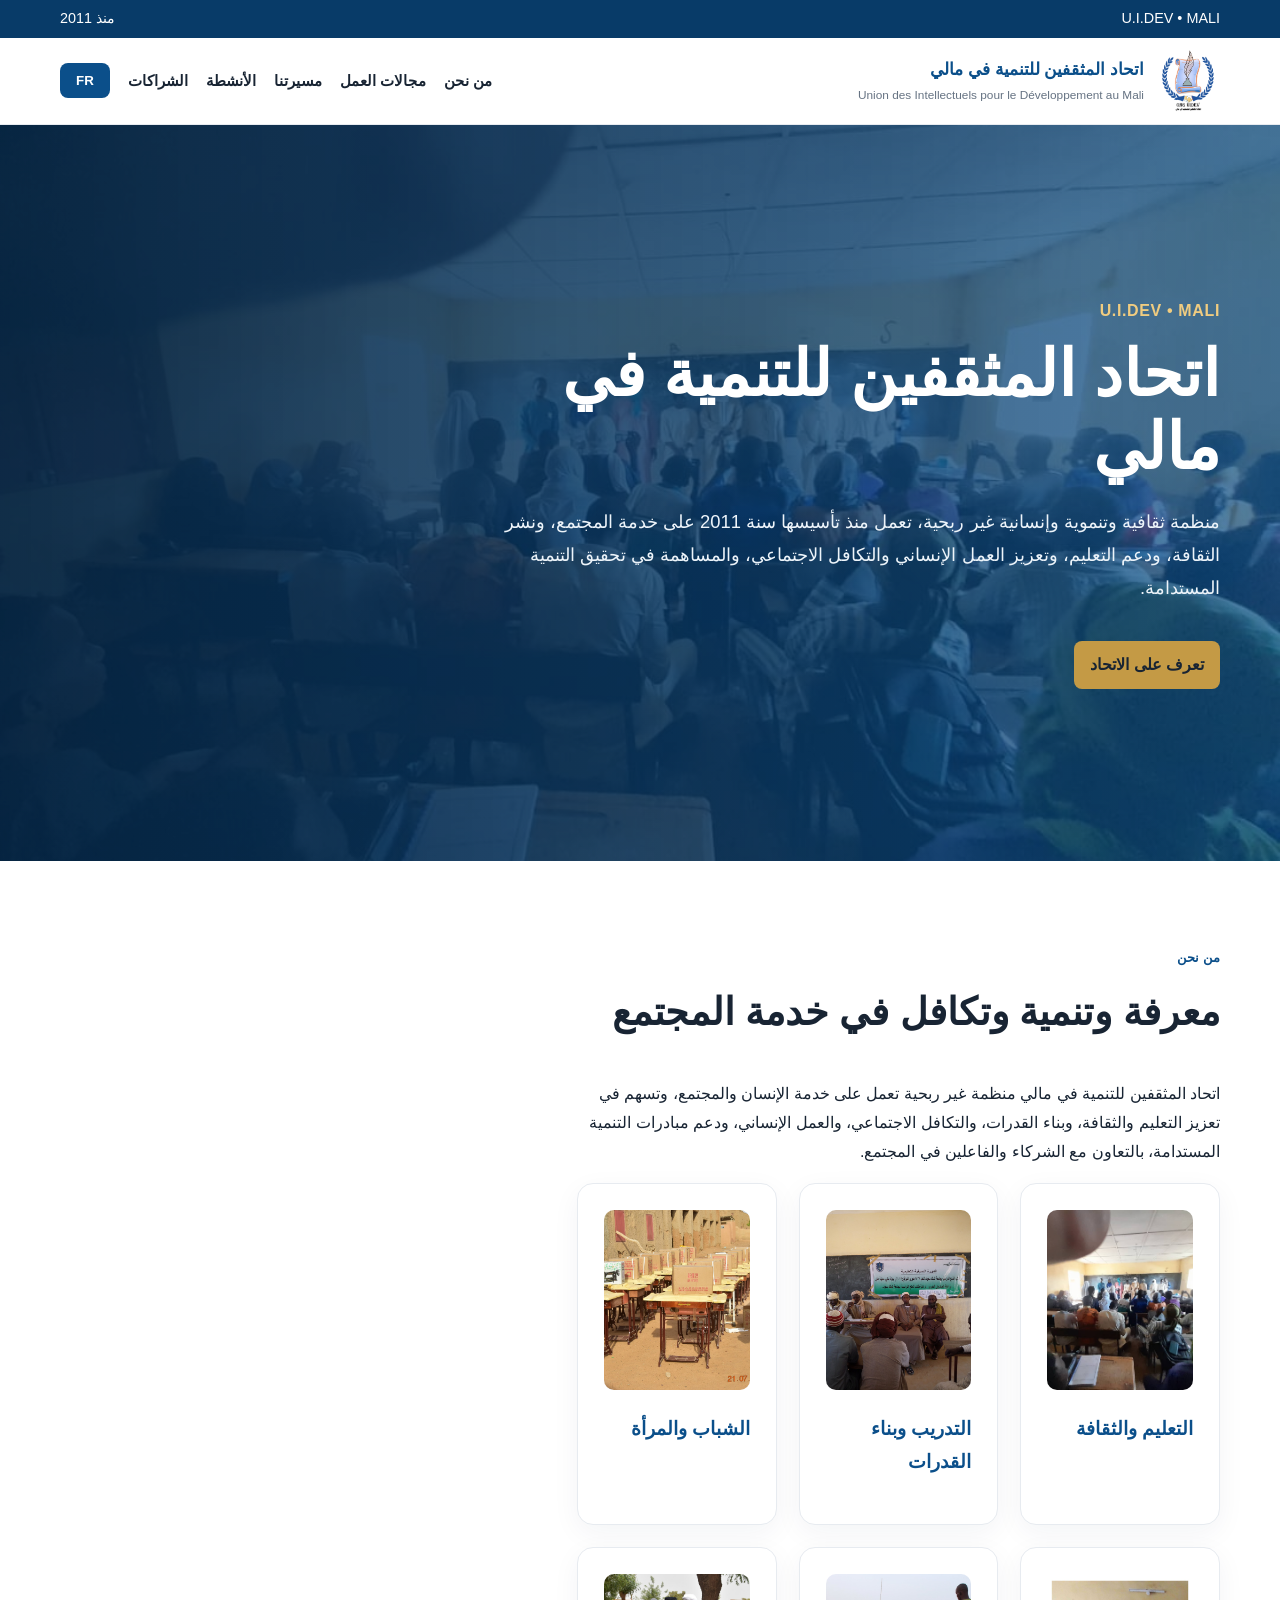
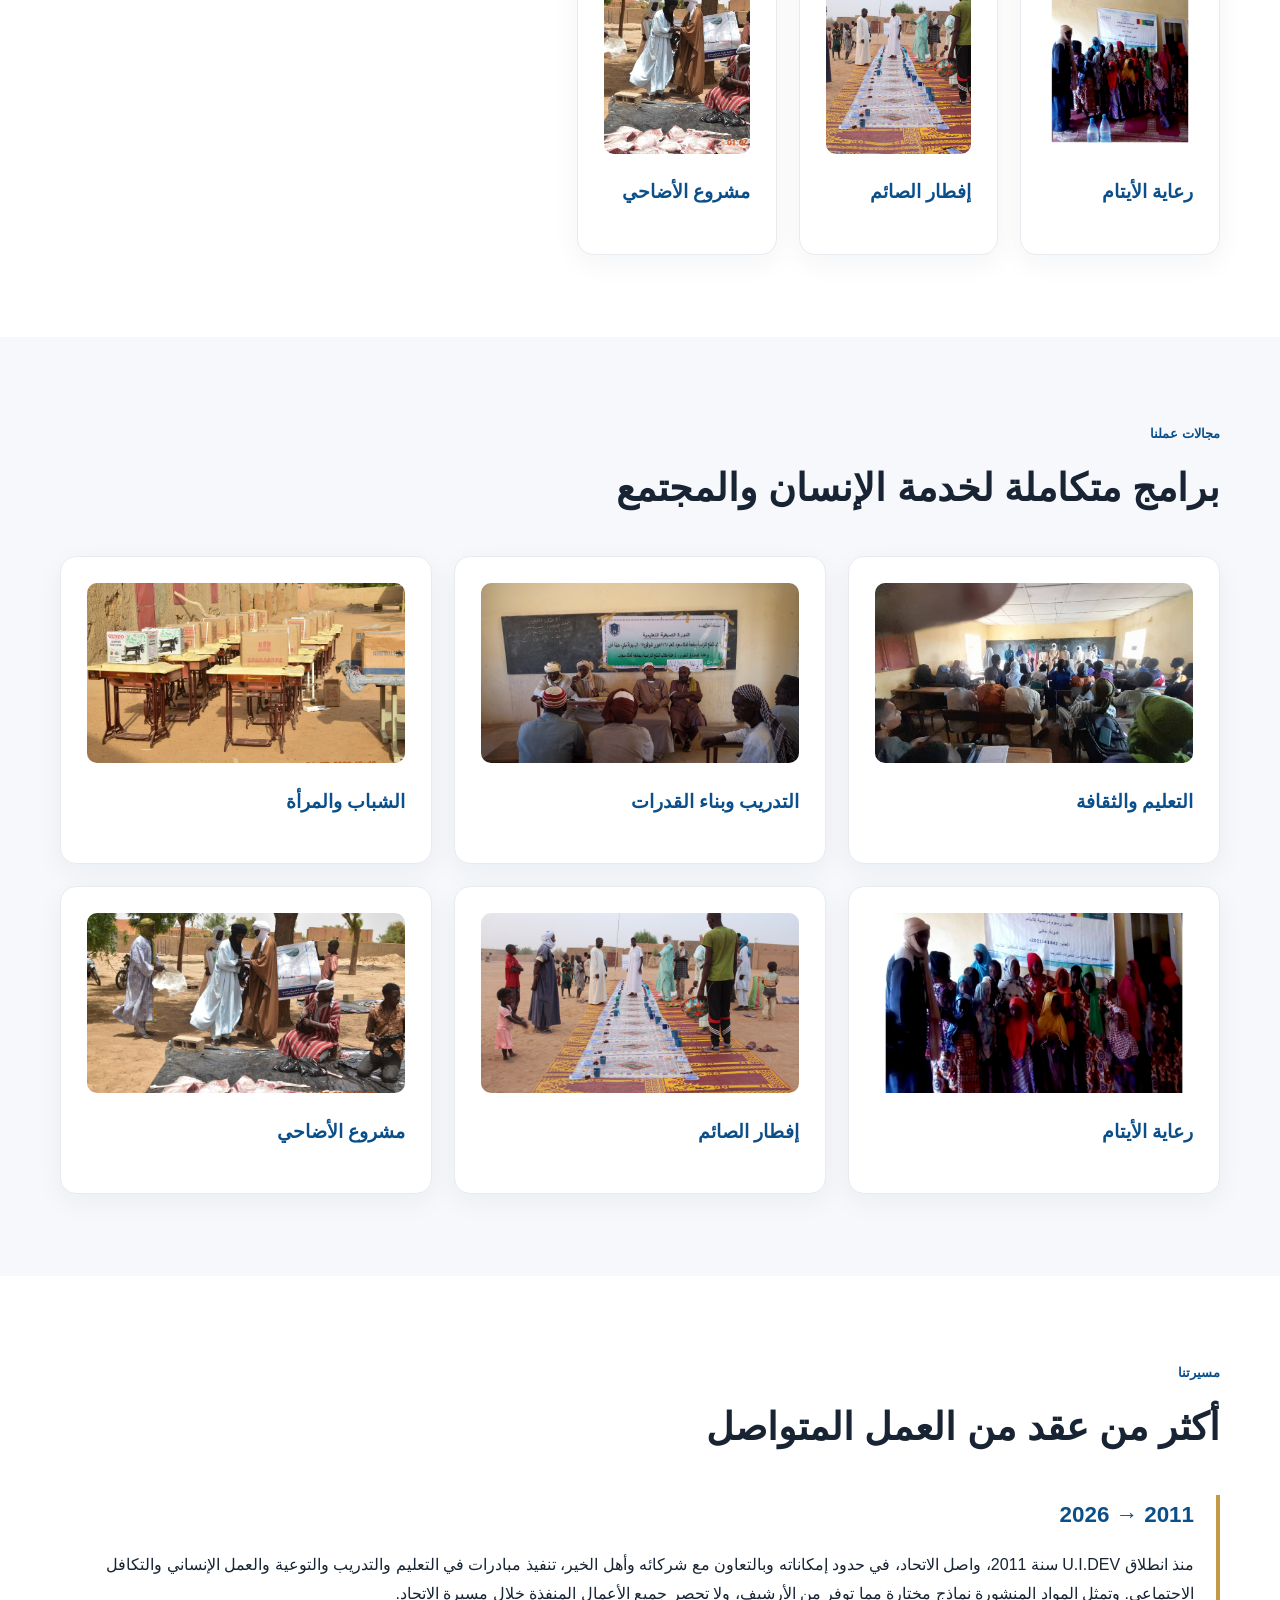
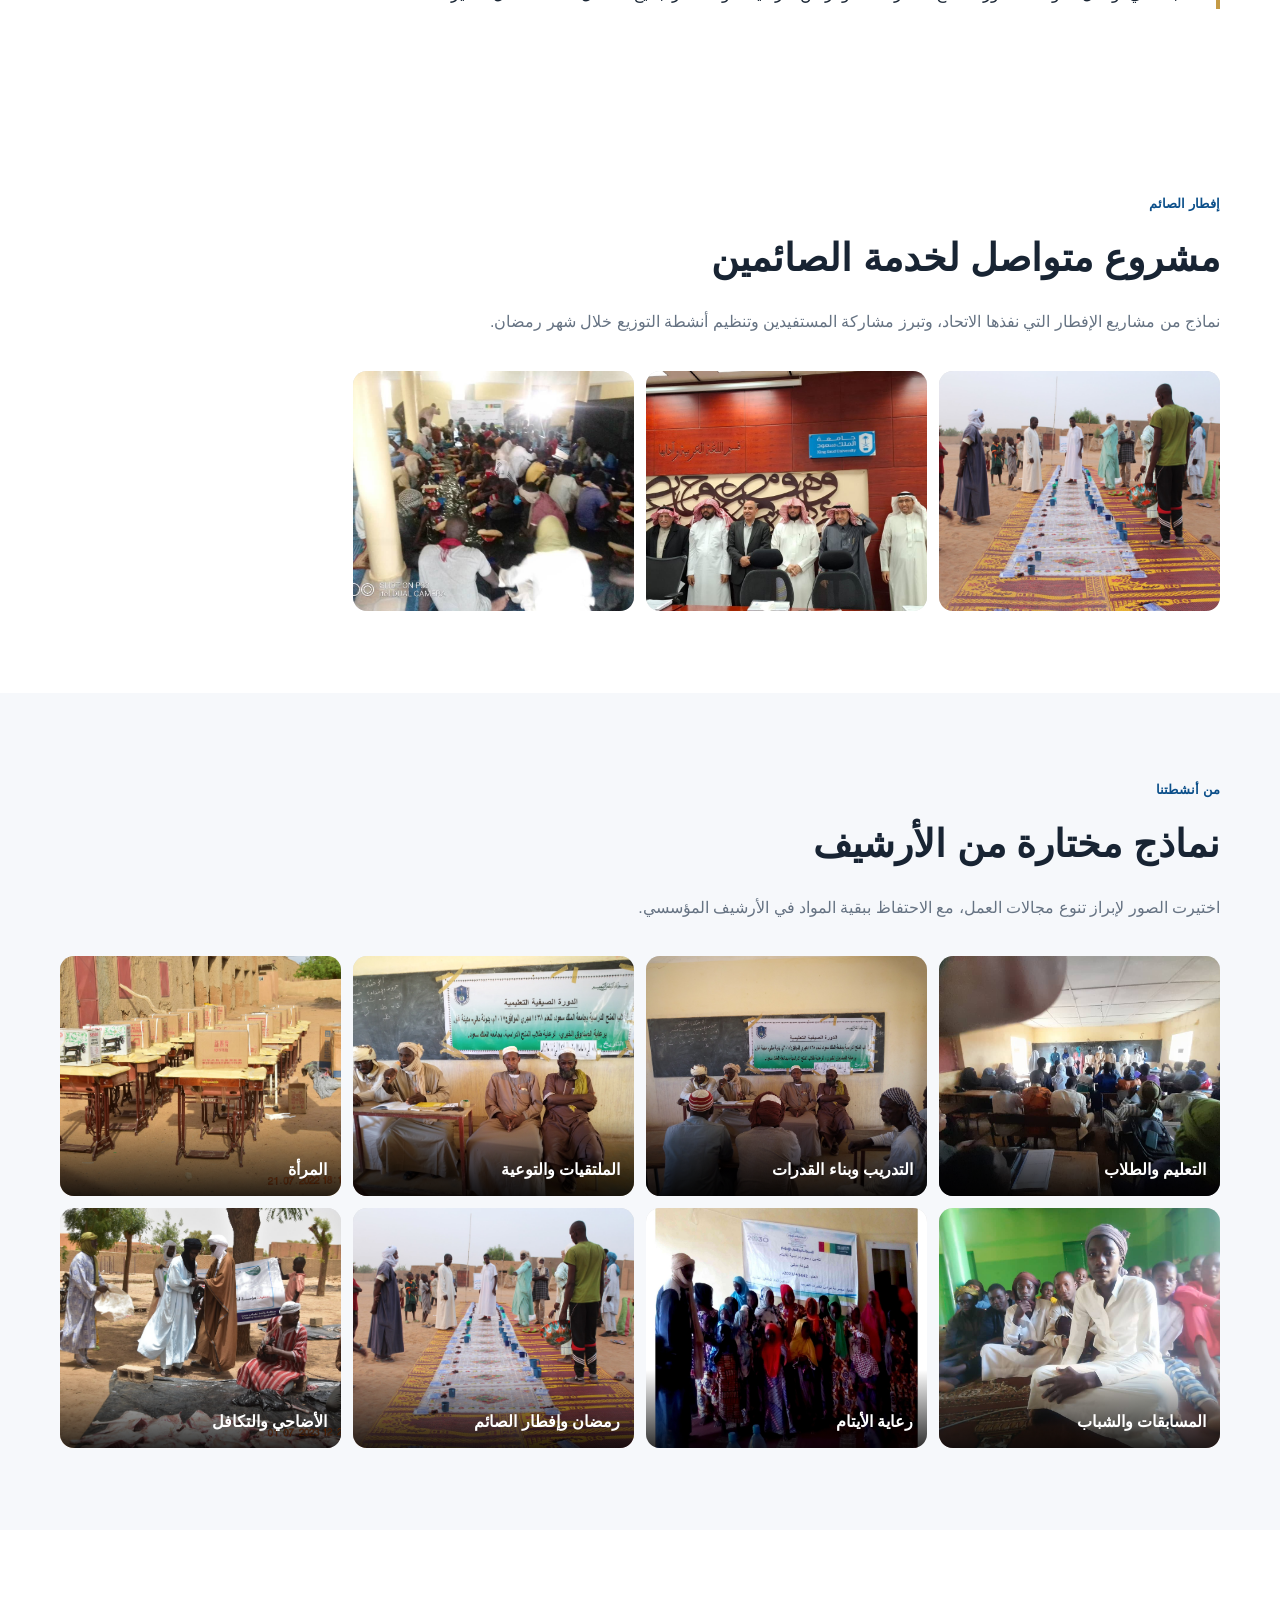
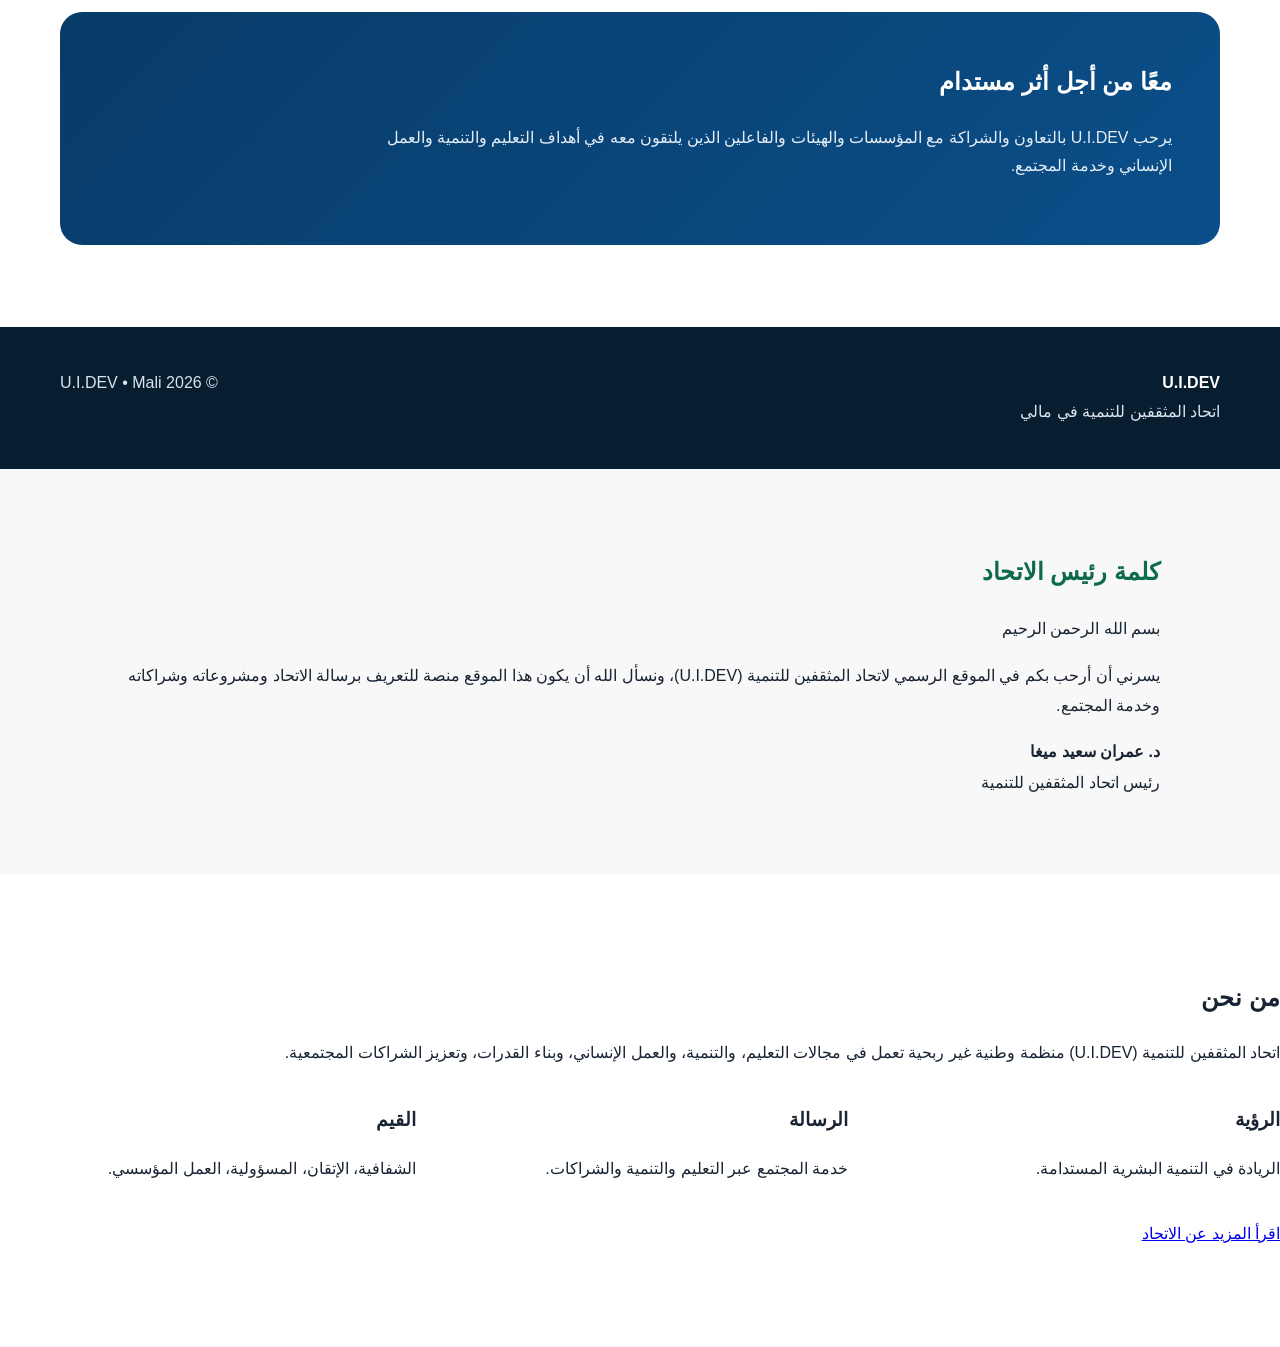
==== commit 0c62b7d7: "Update index.html" ====
--- a/index.html
+++ b/index.html
@@ -50,7 +50,7 @@
 </section>
 
 <section id="gallery" class="soft"><div class="wrap"><div class="section-head"><small data-ar="من أنشطتنا" data-fr="Nos activités">من أنشطتنا</small><h2 data-ar="نماذج مختارة من الأرشيف" data-fr="Une sélection de nos archives">نماذج مختارة من الأرشيف</h2><p data-ar="اختيرت الصور لإبراز تنوع مجالات العمل، مع الاحتفاظ ببقية المواد في الأرشيف المؤسسي." data-fr="Les images sont sélectionnées pour illustrer la diversité de nos interventions, le reste étant conservé dans les archives institutionnelles.">اختيرت الصور لإبراز تنوع مجالات العمل، مع الاحتفاظ ببقية المواد في الأرشيف المؤسسي.</p></div>
-<div class="gallery"><div class="photo"><img loading="lazy" src="assets/gallery_education.jpg" alt="إفطار الصائم – مائدة جماعية"><span data-ar="التعليم والطلاب" data-fr="Éducation et étudiants">التعليم والطلاب</span></div><div class="photo"><img loading="lazy" src="assets/gallery_training.jpg" alt="الإفطار الجاف – تجهيز وتوزيع"><span data-ar="التدريب وبناء القدرات" data-fr="Formation et capacités">التدريب وبناء القدرات</span></div><div class="photo"><img loading="lazy" src="assets/gallery_awareness.jpg" alt="مشروع الأضاحي – أضاحٍ مخصصة للمستفيدين"><span data-ar="الملتقيات والتوعية" data-fr="Rencontres et sensibilisation">الملتقيات والتوعية</span></div><div class="photo"><img loading="lazy" src="assets/gallery_women.jpg" alt="مشروع الأضاحي – جانب من التجهيز"><span data-ar="المرأة" data-fr="Femmes">المرأة</span></div><div class="photo"><img loading="lazy" src="assets/gallery_youth.jpg" alt="المسابقات والشباب"><span data-ar="المسابقات والشباب" data-fr="Jeunesse et concours">المسابقات والشباب</span></div><div class="photo"><img loading="lazy" src="assets/gallery_orphans.jpg" alt="رعاية الأيتام"><span data-ar="رعاية الأيتام" data-fr="Soutien aux orphelins">رعاية الأيتام</span></div><div class="photo"><img loading="lazy" src="assets/gallery_iftar.jpg" alt="رمضان وإفطار الصائم"><span data-ar="رمضان وإفطار الصائم" data-fr="Ramadan et solidarité">رمضان وإفطار الصائم</span></div><div class="photo"><img loading="lazy" src="assets/gallery_adha.jpg" alt="الأضاحي والتكافل"><span data-ar="الأضاحي والتكافل" data-fr="Solidarité sociale">الأضاحي والتكافل</span></div></div></div></section>
+<div class="gallery"><div class="photo"><img loading="lazy" src="gallery_education.jpg" alt="إفطار الصائم – مائدة جماعية"><span data-ar="التعليم والطلاب" data-fr="Éducation et étudiants">التعليم والطلاب</span></div><div class="photo"><img loading="lazy" src="gallery_training.jpg" alt="الإفطار الجاف – تجهيز وتوزيع"><span data-ar="التدريب وبناء القدرات" data-fr="Formation et capacités">التدريب وبناء القدرات</span></div><div class="photo"><img loading="lazy" src="gallery_awareness.jpg" alt="مشروع الأضاحي – أضاحٍ مخصصة للمستفيدين"><span data-ar="الملتقيات والتوعية" data-fr="Rencontres et sensibilisation">الملتقيات والتوعية</span></div><div class="photo"><img loading="lazy" src="gallery_women.jpg" alt="مشروع الأضاحي – جانب من التجهيز"><span data-ar="المرأة" data-fr="Femmes">المرأة</span></div><div class="photo"><img loading="lazy" src="gallery_youth.jpg" alt="المسابقات والشباب"><span data-ar="المسابقات والشباب" data-fr="Jeunesse et concours">المسابقات والشباب</span></div><div class="photo"><img loading="lazy" src="gallery_orphans.jpg" alt="رعاية الأيتام"><span data-ar="رعاية الأيتام" data-fr="Soutien aux orphelins">رعاية الأيتام</span></div><div class="photo"><img loading="lazy" src="gallery_iftar.jpg" alt="رمضان وإفطار الصائم"><span data-ar="رمضان وإفطار الصائم" data-fr="Ramadan et solidarité">رمضان وإفطار الصائم</span></div><div class="photo"><img loading="lazy" src="gallery_adha.jpg" alt="الأضاحي والتكافل"><span data-ar="الأضاحي والتكافل" data-fr="Solidarité sociale">الأضاحي والتكافل</span></div></div></div></section>
 
 <section id="partners"><div class="wrap"><div class="cta"><h2 data-ar="معًا من أجل أثر مستدام" data-fr="Ensemble pour un impact durable">معًا من أجل أثر مستدام</h2><p data-ar="يرحب U.I.DEV بالتعاون والشراكة مع المؤسسات والهيئات والفاعلين الذين يلتقون معه في أهداف التعليم والتنمية والعمل الإنساني وخدمة المجتمع." data-fr="U.I.DEV accueille les partenariats avec les institutions, organisations et acteurs partageant ses objectifs dans l’éducation, le développement, l’action humanitaire et le service communautaire.">يرحب U.I.DEV بالتعاون والشراكة مع المؤسسات والهيئات والفاعلين الذين يلتقون معه في أهداف التعليم والتنمية والعمل الإنساني وخدمة المجتمع.</p></div></div></section>
 
@@ -60,7 +60,7 @@
 </script>
 <section class="president-message">
 <div class="pm-container">
-<div class="pm-photo"><img src="assets/president.jpg" alt="رئيس الاتحاد"></div>
+<div class="pm-photo"></div>
 <div class="pm-text">
 <h2>كلمة رئيس الاتحاد</h2>
 <p>بسم الله الرحمن الرحيم</p>
